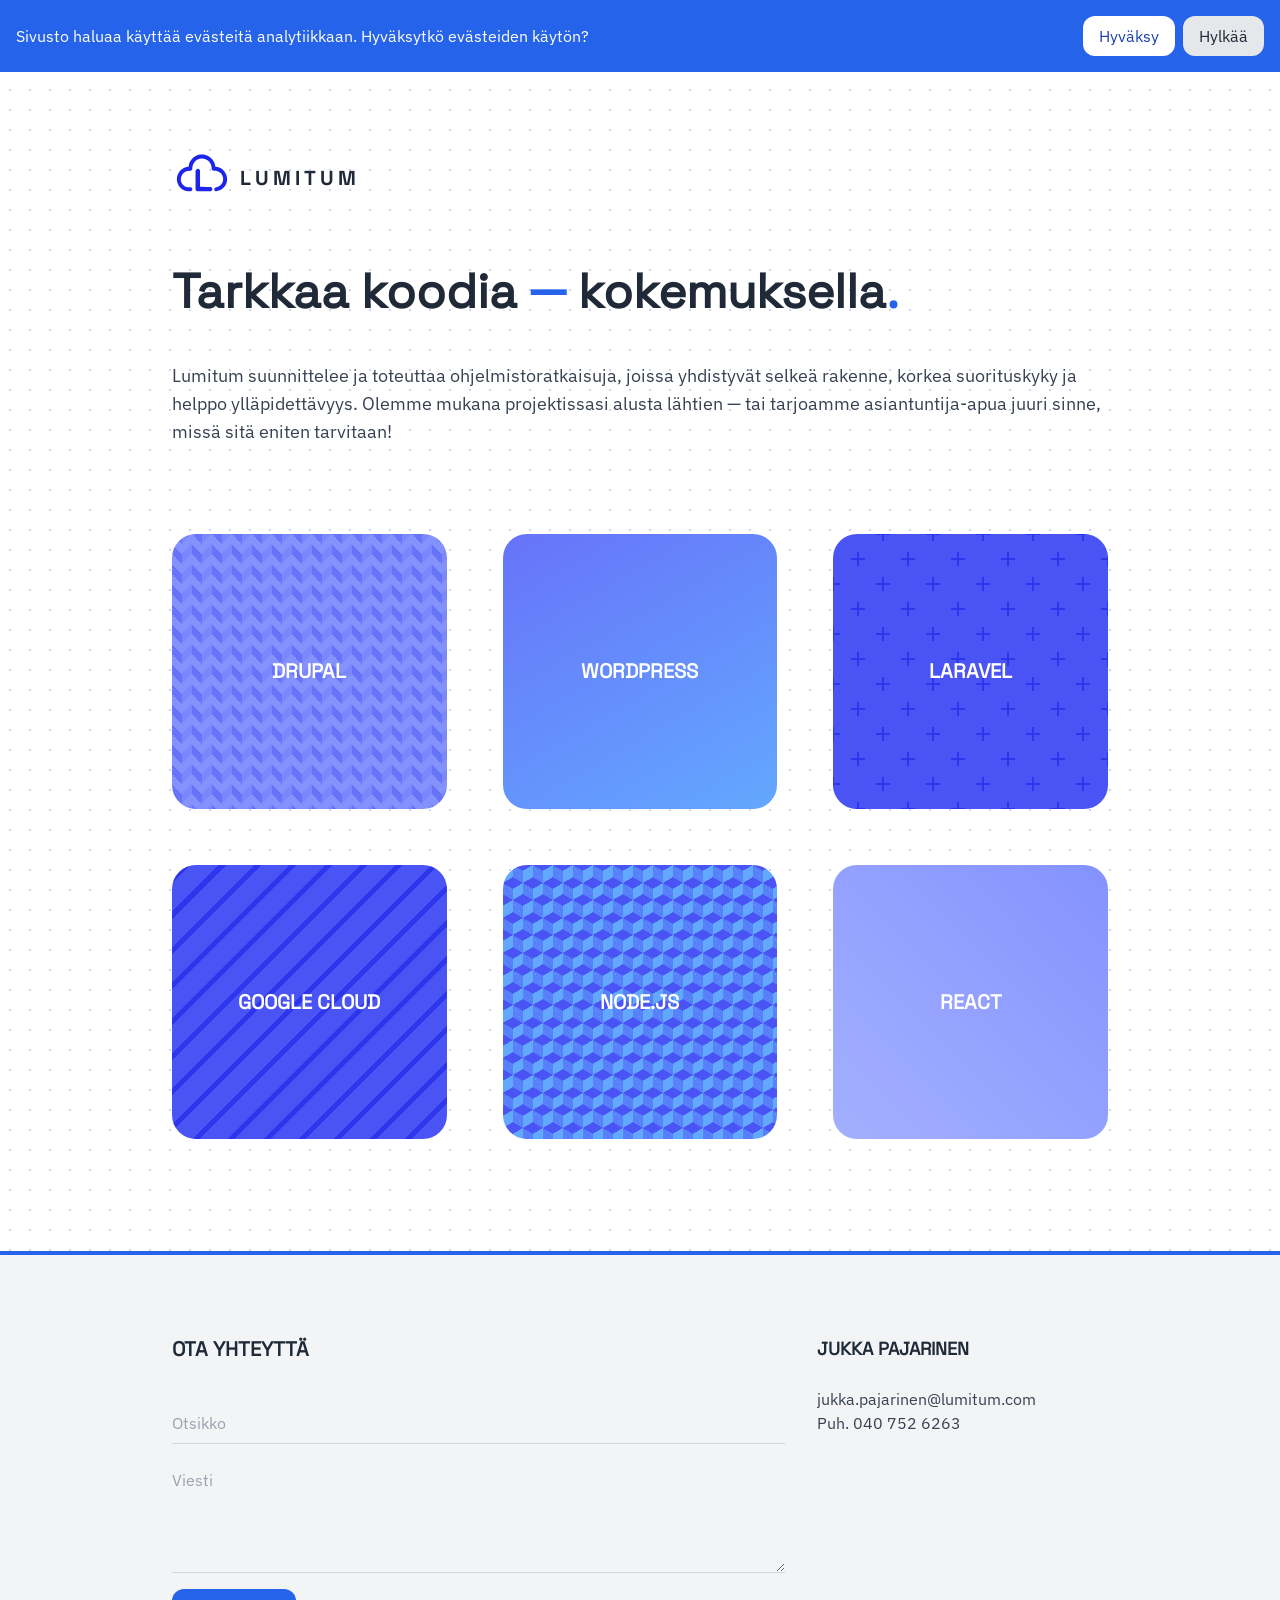
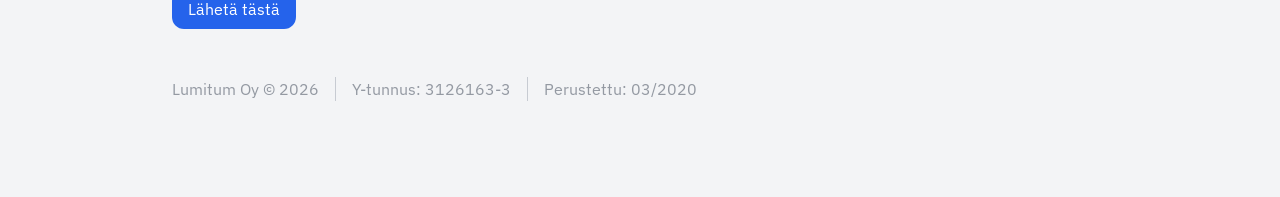
==== index.html @ dd0a0d0e "logo and typography updates" ====
<!DOCTYPE html>
<html lang="fi" data-theme="light">
  <head>
    <meta charset="utf-8" />
    <meta name="description" content="Lumitum Oy" />
    <meta name="keywords" content="Lumitum" />
    <meta name="viewport" content="width=device-width, initial-scale=1.0" />
    <meta name="author" content="Lumitum Oy" />
    <title>Lumitum Oy</title>
    <link rel="shortcut icon" href="./images/favicon.ico" type="image/x-icon" />
    <link
      rel="stylesheet"
      href="./lib/fontawesome-all.min.css"
      type="text/css"
    />
    <link rel="stylesheet" href="./lib/tailwind.min.css" type="text/css" />
    <link rel="stylesheet" href="./src/main.css?v=5" type="text/css" />
    <script src="./lib/jquery-3.7.1.min.js" type="text/javascript"></script>
    <script defer src="./src/main.js?v=3" type="text/javascript"></script>
  </head>
  <body class="bg-gray-100">
    <div id="main-bg">
      <div id="cookie-banner" class="bg-blue-600 text-white p-4 flex flex-col items-start md:flex-row md:items-center justify-between space-y-2 md:space-y-0 z-50">
        <p class="text-sm md:text-base">Sivusto haluaa käyttää evästeitä analytiikkaan. Hyväksytkö evästeiden käytön?</p>
        <div class="flex space-x-2">
          <button id="cookie-accept" class="bg-white text-blue-800 px-4 py-2 rounded-xl hover:bg-gray-200">Hyväksy</button>
          <button id="cookie-decline" class="bg-gray-200 text-gray-800 px-4 py-2 rounded-xl hover:bg-gray-300">Hylkää</button>
        </div>
      </div>
      <main id="page-content" class="container mx-auto p-4 pb-20">
        <section id="hero" class="w-full p-4 mb-4 mt-10">
          <a
            href="index.html"
            id="lumitum-logo"
            class="flex items-center space-x-2 mb-14"
          >
            <img id="image" src="images/lumitum-logo.svg" style="height: 60px;"/>
            <span id="text" class="font-bold text-gray-800 hover:text-blue-600"
              >Lumitum</span
            >
          </a>
          <h1
            class="text-4xl lg:text-5xl lg:leading-tight font-bold text-gray-800 mb-10"
            id="typing-effect-title"
          >
            Tarkkaa koodia <span class="text-blue-600">—</span> kokemuksella<span class="text-blue-600">.</span>
          </h1>
          <p class="text-lg text-gray-700 mb-10">
            Lumitum suunnittelee ja toteuttaa ohjelmistoratkaisuja, joissa yhdistyvät selkeä rakenne, korkea suorituskyky ja helppo ylläpidettävyys. 
            Olemme mukana projektissasi alusta lähtien — tai tarjoamme asiantuntija-apua juuri sinne, missä sitä eniten tarvitaan!
          </p>
        </section>
        <section
          id="tiles"
          class="w-full p-4 mb-4 grid grid-cols-1 sm:grid-cols-2 lg:grid-cols-3 gap-14"
        >
          <article class="tile one text-white rounded-3xl p-10">
            <h2 class="text-xl font-bold uppercase">Drupal</h2>
            <p class="mt-2">
              Teemojen ja moduulien kehitys sekä asennukset ja ylläpito.
            </p>
          </article>
          <article class="tile two text-white rounded-3xl p-10">
            <h2 class="text-xl font-bold uppercase">WordPress</h2>
            <p class="mt-2">
              Teemojen ja pluginien kehitys sekä asennukset ja ylläpito.
            </p>
          </article>
          <article class="tile three text-white rounded-3xl p-10">
            <h2 class="text-xl font-bold uppercase">Laravel</h2>
            <p class="mt-2">Kehitystyöt vankalla kokemuksella!</p>
          </article>
          <article class="tile four text-white rounded-3xl p-10">
            <h2 class="text-xl font-bold uppercase">Google Cloud</h2>
            <p class="mt-2">Ympäristöjen määrittely ja toteutus!</p>
          </article>
          <article class="tile five text-white rounded-3xl p-10">
            <h2 class="text-xl font-bold uppercase">Node.JS</h2>
            <p class="mt-2">Kehitystyöt vankalla kokemuksella!</p>
          </article>
          <article class="tile six text-white rounded-3xl p-10">
            <h2 class="text-xl font-bold uppercase">React</h2>
            <p class="mt-2">Kehitystyöt vankalla kokemuksella!</p>
          </article>
        </section>
      </main>
    </div>
    <footer
      id="page-footer"
      class="w-full bg-gray-100 py-12 border-t-4 border-blue-600 text-gray-700"
    >
      <div class="container mx-auto p-4 flex flex-wrap">
        <section id="contact" class="w-full lg:w-2/3 p-4 mb-4">
          <h2 class="font-bold text-xl text-gray-800 uppercase mb-10">
            Ota yhteyttä
          </h2>
          <form action="#" id="contact-form" class="space-y-4">
            <div>
              <input
                type="text"
                name="title"
                id="title"
                placeholder="Otsikko"
                class="block w-full px-0 py-2 text-md border-b border-gray-300 bg-transparent rounded-none focus:outline-none focus:border-blue-500"
              />
            </div>
            <div>
              <textarea
                name="message"
                id="message"
                placeholder="Viesti"
                class="block w-full px-0 py-2 text-md border-b border-gray-300 bg-transparent rounded-none focus:outline-none focus:border-blue-500"
                rows="4"
              ></textarea>
            </div>
            <div class="flex items-center">
              <input
                type="submit"
                value="Lähetä tästä"
                class="cursor-pointer bg-blue-600 hover:bg-gray-600 text-white px-4 py-2 rounded-xl focus:outline-none focus:ring-2 focus:ring-blue-500"
              />
            </div>
          </form>
        </section>
        <section id="staff" class="w-full lg:w-1/3 p-4 mb-4">
          <div class="mb-12">
            <h4 class="font-bold text-lg text-gray-800 uppercase mb-6">
              Jukka Pajarinen
            </h4>
            <p class="mb-4">
              <span id="mailtoAddress2"></span> <br />
              <span id="phoneNumber2"></span>
            </p>
            <ul class="flex items-center space-x-4">
              <li>
                <a
                  href="https://fi.linkedin.com/in/jukkapajarinen"
                  target="_blank"
                  class="hover:text-blue-600"
                  ><i class="fab fa-linkedin text-xl"></i
                ></a>
              </li>
              <li>
                <a
                  href="https://github.com/jukkapajarinen"
                  target="_blank"
                  class="hover:text-blue-600"
                  ><i class="fab fa-github text-xl"></i
                ></a>
              </li>
              <li>
                <a
                  href="https://www.jukkapajarinen.com/"
                  target="_blank"
                  class="hover:text-blue-600"
                  ><i class="fas fa-globe-europe text-xl"></i
                ></a>
              </li>
            </ul>
          </div>
        </section>
        <section id="copyright" class="w-full p-4 mb-4 opacity-50">
          <ul
            class="text-gray-700 xl:flex xl:flex-row xl:items-center xl:space-x-4"
          >
            <li class="xl:pr-4 xl:border-r xl:border-gray-400">
              Lumitum Oy © <span id="footer-year">2024</span>
            </li>
            <li class="xl:pr-4 xl:border-r xl:border-gray-400">Y-tunnus: 3126163-3</li>
            <li>Perustettu: 03/2020</li>
          </ul>
        </section>
      </div>
    </footer>
  </body>
</html>
---- src/main.css ----
/**************************************************/
/* Fonts */
/**************************************************/
@font-face {
  font-family: "Font Awesome 5 Brands";
  font-weight: 400;
  src: url("../webfonts/fa-brands-400.ttf") format("truetype");
}
@font-face {
  font-family: "Font Awesome 5 Free";
  font-weight: 900;
  src: url("../webfonts/fa-solid-900.ttf") format("truetype");
}
@font-face {
  font-family: "IBMPlexSans";
  src: url("../webfonts/IBMPlexSans-Regular.ttf") format("truetype");
}
@font-face {
  font-family: "SpaceGrotesk-Bold";
  src: url("../webfonts/SpaceGrotesk-Bold.ttf") format("truetype");
}
@font-face {
  font-family: "SpaceGrotesk-Regular";
  src: url("../webfonts/SpaceGrotesk-Regular.ttf") format("truetype");
}

/**************************************************/
/* TailwindCSS containers */
/**************************************************/
.container { max-width: 100%; }
@media (min-width: 600px) { .container { max-width: 600px; } }
@media (min-width: 700px) { .container { max-width: 700px; } }
@media (min-width: 800px) { .container { max-width: 800px; } }
@media (min-width: 900px) { .container { max-width: 900px; } }
@media (min-width: 1000px) { .container { max-width: 1000px; } }

/**************************************************/
/* Other customization */
/**************************************************/
#main-bg {
  background: #ffffff;
  background-image: radial-gradient(#585cd047 1px, #ffffff 1px);
  background-size: 20px 20px;
}

* {
  font-family: IBMPlexSans, sans;
}

h1,h2,h3,h4,h5,h6 {
  font-family: SpaceGrotesk-Regular, serif;
}

#lumitum-logo #text {
  font-family: SpaceGrotesk-Bold, serif;
  font-size: 1.265rem;
  letter-spacing: 0.25rem;
  line-height: 1.438rem;
  position: relative;
  text-transform: uppercase;
  top: 0.25rem;
}

.tile {
  aspect-ratio: 1 / 1;
  display: flex;
  align-items: center;
  justify-content: center;
  flex-direction: column;
  text-align: center;
  transition: transform 0.5s ease;
}
.tile-hover, .tile:hover {
  background: linear-gradient(135deg, #6b7280, #4a4e54) !important;
  transform: scale(1.1);
}
.tile p {
  display: none;
}
.tile-hover p, .tile:hover p {
  display: block;
}

.tile.one {
  background: linear-gradient(135deg, #6773f955 25%, transparent 25%) -10px 0 / 20px
      20px,
    linear-gradient(225deg, #6773f9 25%, transparent 25%) -10px 0 / 20px 20px,
    linear-gradient(315deg, #6773f955 25%, transparent 25%) 0px 0 / 20px 20px,
    linear-gradient(45deg, #6773f9 25%, #8492fe 25%) 0px 0 / 20px 20px;
}

.tile.two {
  background: linear-gradient(150deg, #6773f9, #63a8ff);
}

.tile.three {
  background: radial-gradient(
      circle,
      transparent 20%,
      #4a54f4 20%,
      #4a54f4 80%,
      transparent 80%,
      transparent
    ),
    radial-gradient(
        circle,
        transparent 20%,
        #4a54f4 20%,
        #4a54f4 80%,
        transparent 80%,
        transparent
      )
      25px 25px,
    linear-gradient(#2d35ed 2px, transparent 2px) 0 -1px,
    linear-gradient(90deg, #2d35ed 2px, #4a54f4 2px) -1px 0;
  background-size: 50px 50px, 50px 50px, 25px 25px, 25px 25px;
}

.tile.four {
  background: repeating-linear-gradient(
    -45deg,
    #2d35ed,
    #2d35ed 5px,
    #4a54f4 5px,
    #4a54f4 25px
  );
}

.tile.five {
  background-color: #63a8ff;
  background-image: linear-gradient(
      30deg,
      #4a54f4 12%,
      transparent 12.5%,
      transparent 87%,
      #4a54f4 87.5%,
      #4a54f4
    ),
    linear-gradient(
      150deg,
      #4a54f4 12%,
      transparent 12.5%,
      transparent 87%,
      #4a54f4 87.5%,
      #4a54f4
    ),
    linear-gradient(
      30deg,
      #4a54f4 12%,
      transparent 12.5%,
      transparent 87%,
      #4a54f4 87.5%,
      #4a54f4
    ),
    linear-gradient(
      150deg,
      #4a54f4 12%,
      transparent 12.5%,
      transparent 87%,
      #4a54f4 87.5%,
      #4a54f4
    ),
    linear-gradient(
      60deg,
      #4a54f477 25%,
      transparent 25.5%,
      transparent 75%,
      #4a54f477 75%,
      #4a54f477
    ),
    linear-gradient(
      60deg,
      #4a54f477 25%,
      transparent 25.5%,
      transparent 75%,
      #4a54f477 75%,
      #4a54f477
    );
  background-size: 20px 35px;
  background-position: 0 0, 0 0, 10px 18px, 10px 18px, 0 0, 10px 18px;
}

.tile.six {
  background: linear-gradient(45deg, #a3b0ff 0%, #8492fe 100%);
}
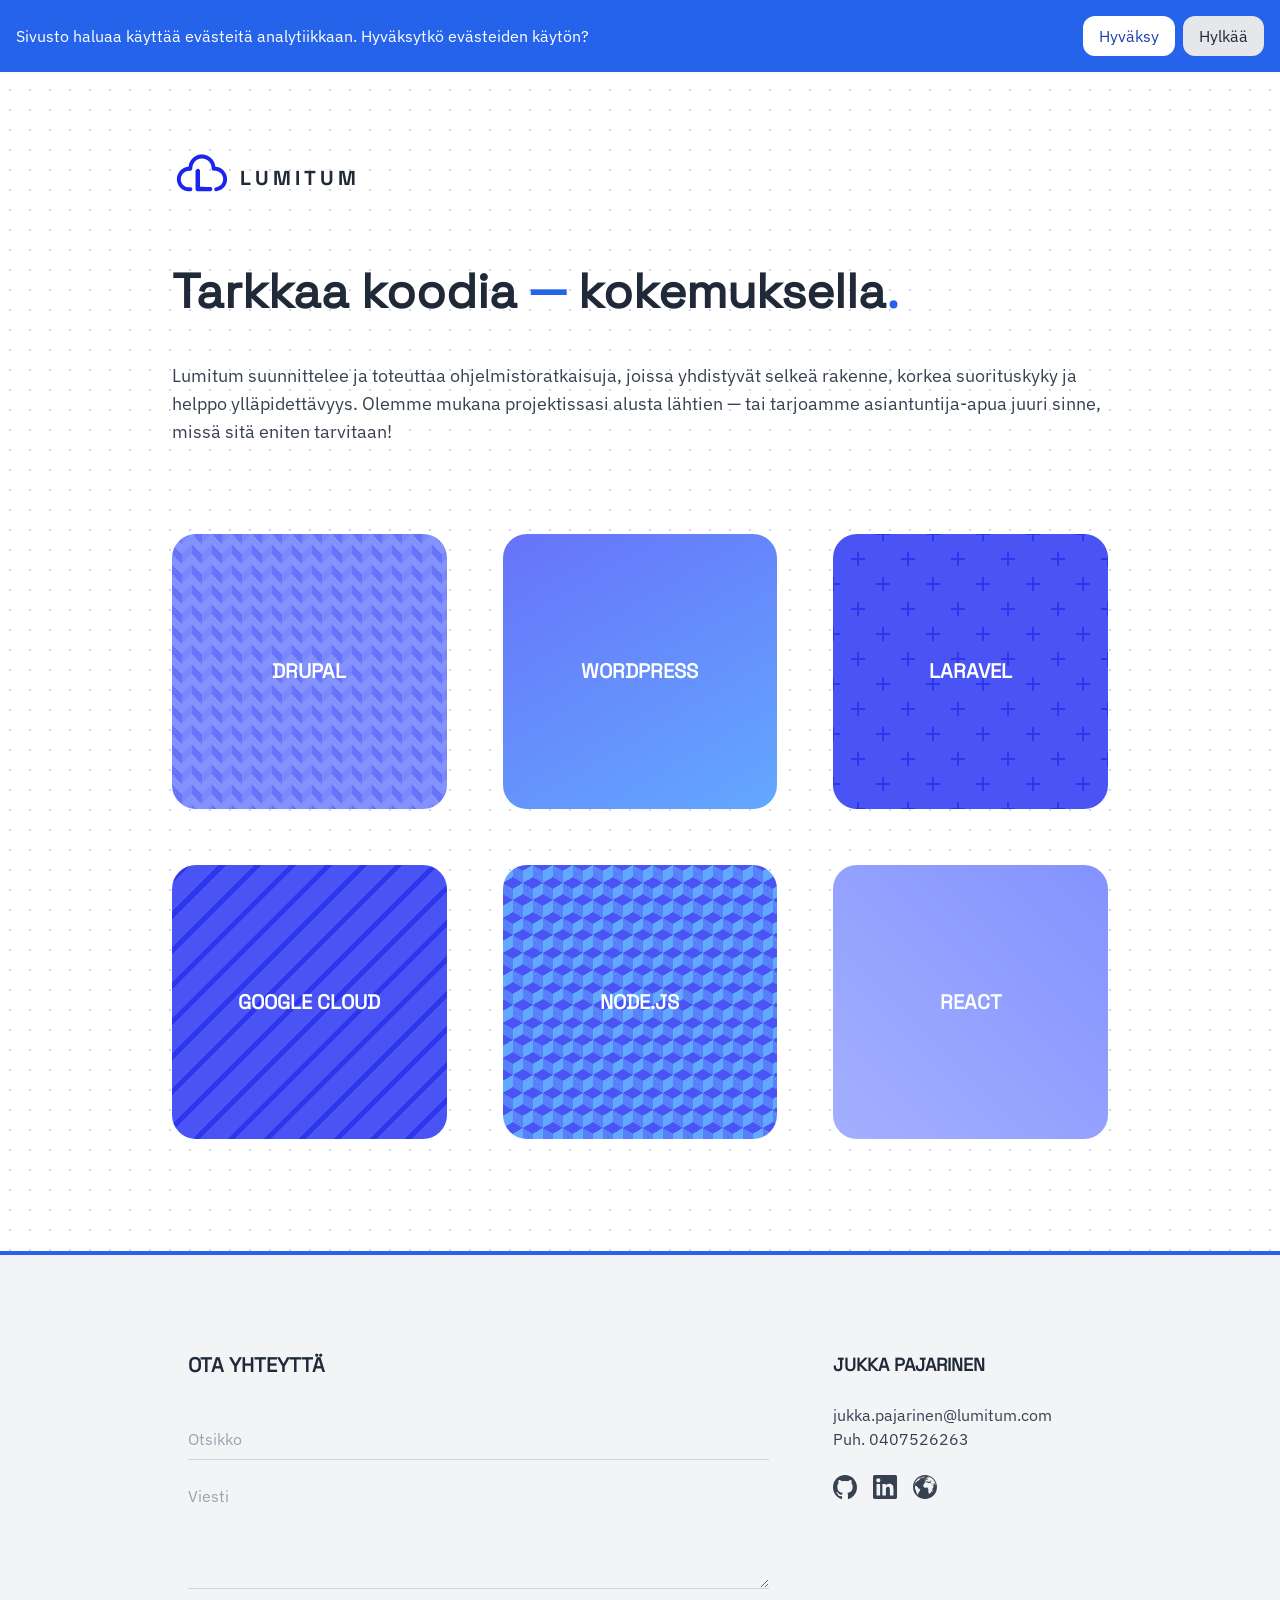
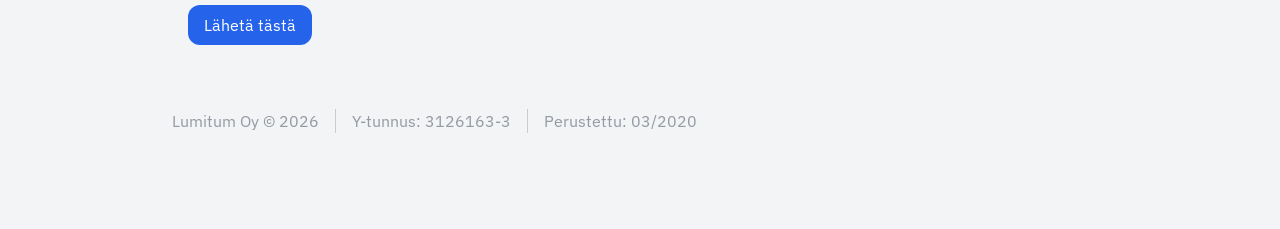
==== commit 0662aa7c: "code improvements" ====
--- a/index.html
+++ b/index.html
@@ -8,11 +8,6 @@
     <meta name="author" content="Lumitum Oy" />
     <title>Lumitum Oy</title>
     <link rel="shortcut icon" href="./images/favicon.ico" type="image/x-icon" />
-    <link
-      rel="stylesheet"
-      href="./lib/fontawesome-all.min.css"
-      type="text/css"
-    />
     <link rel="stylesheet" href="./lib/tailwind.min.css" type="text/css" />
     <link rel="stylesheet" href="./src/main.css?v=5" type="text/css" />
     <script src="./lib/jquery-3.7.1.min.js" type="text/javascript"></script>
@@ -90,7 +85,7 @@
       class="w-full bg-gray-100 py-12 border-t-4 border-blue-600 text-gray-700"
     >
       <div class="container mx-auto p-4 flex flex-wrap">
-        <section id="contact" class="w-full lg:w-2/3 p-4 mb-4">
+        <section id="contact" class="w-full lg:w-2/3 p-8 mb-4">
           <h2 class="font-bold text-xl text-gray-800 uppercase mb-10">
             Ota yhteyttä
           </h2>
@@ -122,39 +117,42 @@
             </div>
           </form>
         </section>
-        <section id="staff" class="w-full lg:w-1/3 p-4 mb-4">
+        <section id="staff" class="w-full lg:w-1/3 p-8 mb-4">
           <div class="mb-12">
             <h4 class="font-bold text-lg text-gray-800 uppercase mb-6">
               Jukka Pajarinen
             </h4>
-            <p class="mb-4">
-              <span id="mailtoAddress2"></span> <br />
-              <span id="phoneNumber2"></span>
+            <p class="mb-6">
+              <span id="mailtoAddress"></span> <br />
+              <span id="phoneNumber"></span>
             </p>
             <ul class="flex items-center space-x-4">
               <li>
-                <a
-                  href="https://fi.linkedin.com/in/jukkapajarinen"
-                  target="_blank"
-                  class="hover:text-blue-600"
-                  ><i class="fab fa-linkedin text-xl"></i
-                ></a>
+                <a href="https://fi.linkedin.com/in/jukkapajarinen" target="_blank" class="hover:text-blue-600">
+                  <svg xmlns="http://www.w3.org/2000/svg" xmlns:xlink="http://www.w3.org/1999/xlink" width="24px" height="24px" viewBox="0 0 24 24" version="1.1">
+                    <g id="surface1">
+                      <path style=" stroke:none;fill-rule:evenodd;fill:currentColor;fill-opacity:1;" d="M 12 0 C 18.628906 0 24 5.507812 24 12.304688 C 24 17.738281 20.566406 22.347656 15.800781 23.976562 C 15.191406 24.097656 14.976562 23.714844 14.976562 23.386719 C 14.976562 22.980469 14.992188 21.65625 14.992188 20.011719 C 14.992188 18.863281 14.605469 18.113281 14.175781 17.730469 C 16.847656 17.425781 19.65625 16.386719 19.65625 11.660156 C 19.65625 10.316406 19.191406 9.222656 18.421875 8.359375 C 18.542969 8.046875 18.957031 6.796875 18.300781 5.101562 C 18.300781 5.101562 17.296875 4.773438 15.007812 6.363281 C 14.027344 6.089844 13.015625 5.953125 12 5.949219 C 10.984375 5.953125 9.972656 6.089844 8.996094 6.363281 C 6.703125 4.773438 5.695312 5.101562 5.695312 5.101562 C 5.042969 6.796875 5.457031 8.046875 5.578125 8.359375 C 4.8125 9.222656 4.34375 10.316406 4.34375 11.660156 C 4.34375 16.375 7.144531 17.429688 9.808594 17.742188 C 9.46875 18.050781 9.15625 18.589844 9.046875 19.386719 C 8.363281 19.703125 6.625 20.246094 5.554688 18.363281 C 5.554688 18.363281 4.921875 17.183594 3.714844 17.097656 C 3.714844 17.097656 2.546875 17.082031 3.636719 17.84375 C 3.636719 17.84375 4.421875 18.222656 4.96875 19.644531 C 4.96875 19.644531 5.671875 21.839844 9.007812 21.097656 C 9.015625 22.125 9.027344 23.09375 9.027344 23.386719 C 9.027344 23.710938 8.804688 24.09375 8.207031 23.976562 C 3.4375 22.351562 0 17.738281 0 12.304688 C 0 5.507812 5.375 0 12 0 "/>
+                    </g>
+                  </svg>
+                </a>
               </li>
               <li>
-                <a
-                  href="https://github.com/jukkapajarinen"
-                  target="_blank"
-                  class="hover:text-blue-600"
-                  ><i class="fab fa-github text-xl"></i
-                ></a>
+                <a href="https://github.com/jukkapajarinen" target="_blank" class="hover:text-blue-600">
+                  <svg xmlns="http://www.w3.org/2000/svg" xmlns:xlink="http://www.w3.org/1999/xlink" width="24px" height="24px" viewBox="0 0 24 24" version="1.1">
+                    <g id="surface1">
+                      <path style=" stroke:none;fill-rule:nonzero;fill:currentColor;fill-opacity:1;" d="M 20.445312 20.453125 L 16.894531 20.453125 L 16.894531 14.882812 C 16.894531 13.554688 16.867188 11.847656 15.039062 11.847656 C 13.1875 11.847656 12.90625 13.289062 12.90625 14.785156 L 12.90625 20.453125 L 9.351562 20.453125 L 9.351562 9 L 12.765625 9 L 12.765625 10.5625 L 12.8125 10.5625 C 13.289062 9.660156 14.449219 8.710938 16.179688 8.710938 C 19.78125 8.710938 20.449219 11.082031 20.449219 14.164062 L 20.449219 20.453125 Z M 5.335938 7.433594 C 4.789062 7.433594 4.261719 7.214844 3.875 6.828125 C 3.488281 6.441406 3.273438 5.914062 3.273438 5.367188 C 3.273438 4.226562 4.199219 3.304688 5.339844 3.304688 C 6.480469 3.304688 7.402344 4.230469 7.402344 5.371094 C 7.402344 6.511719 6.476562 7.433594 5.335938 7.433594 M 7.117188 20.453125 L 3.554688 20.453125 L 3.554688 9 L 7.117188 9 Z M 22.226562 0 L 1.769531 0 C 0.792969 0 0 0.773438 0 1.730469 L 0 22.269531 C 0 23.226562 0.792969 24 1.769531 24 L 22.222656 24 C 23.199219 24 24 23.226562 24 22.269531 L 24 1.730469 C 24 0.773438 23.199219 0 22.222656 0 Z M 22.226562 0 "/>
+                    </g>
+                  </svg>
+                </a>
               </li>
               <li>
-                <a
-                  href="https://www.jukkapajarinen.com/"
-                  target="_blank"
-                  class="hover:text-blue-600"
-                  ><i class="fas fa-globe-europe text-xl"></i
-                ></a>
+                <a href="https://www.jukkapajarinen.com/" target="_blank" class="hover:text-blue-600">
+                  <svg xmlns="http://www.w3.org/2000/svg" xmlns:xlink="http://www.w3.org/1999/xlink" width="24px" height="24px" viewBox="0 0 24 24" version="1.1">
+                    <g id="surface1">
+                      <path style=" stroke:none;fill-rule:nonzero;fill:currentColor;fill-opacity:1;" d="M 4.398438 5.371094 C 4.175781 5.421875 4.316406 5.414062 4.132812 5.4375 C 3.351562 5.605469 3.933594 5.757812 4.398438 5.371094 M 18.164062 5.6875 C 18.21875 5.648438 18.417969 5.457031 17.804688 5.269531 C 17.839844 5.460938 17.675781 5.441406 17.675781 5.550781 C 18.132812 5.960938 18.320312 6.679688 18.898438 6.828125 C 19.011719 6.3125 18.382812 6.0625 18.164062 5.6875 M 3.980469 5.222656 C 4.050781 5.640625 4.363281 4.78125 4.367188 4.476562 C 4.246094 4.546875 4.125 4.617188 4 4.671875 C 4.292969 4.824219 4.035156 4.984375 3.71875 5.222656 C 3.070312 6.027344 4.320312 4.59375 3.980469 5.222656 M 12 0 C 5.371094 0 0 5.371094 0 12 C 0 18.625 5.371094 24 12 24 C 18.628906 24 24 18.625 24 12 C 24 5.371094 18.628906 0 12 0 M 12.320312 4.023438 L 12.375 4.039062 C 12.148438 4.332031 13.546875 5.179688 12.542969 5.25 C 11.605469 5.515625 12.9375 5.007812 12.210938 5.09375 C 12.59375 4.5625 11.90625 4.550781 12.320312 4.023438 M 6.628906 4.789062 C 6.289062 4.507812 5.230469 5.175781 5.601562 5.015625 C 6.519531 4.65625 5.664062 5.054688 5.878906 5.484375 C 5.679688 5.890625 5.8125 5.082031 5.324219 5.5625 C 4.972656 5.644531 4.109375 6.441406 4.21875 6.195312 C 4.191406 6.578125 3.191406 7.027344 3.054688 7.660156 C 2.726562 8.535156 2.976562 7.625 2.914062 7.285156 C 2.445312 6.6875 1.59375 8.292969 1.847656 8.925781 C 2.273438 8.175781 2.242188 8.84375 1.929688 9.179688 C 2.246094 9.753906 1.644531 10.503906 2.242188 10.929688 C 2.503906 10.992188 3.027344 10.050781 2.796875 11.03125 C 2.957031 10.179688 3.238281 11.230469 3.695312 10.996094 C 3.722656 11.441406 4 11.234375 4.058594 11.773438 C 4.820312 11.71875 5.511719 13.003906 4.609375 13.246094 C 4.742188 13.210938 5.011719 13.449219 5.320312 13.265625 C 5.84375 13.683594 7.226562 13.734375 7.265625 14.765625 C 6.3125 15.21875 7.03125 16.46875 6.207031 16.914062 C 5.257812 16.773438 5.882812 18.078125 5.484375 17.929688 C 5.644531 18.871094 4.527344 17.808594 4.960938 18.328125 C 5.75 18.816406 4.613281 18.71875 4.96875 19.074219 C 4.570312 18.988281 5.21875 19.8125 5.324219 20.117188 C 5.898438 21.046875 4.832031 19.914062 4.519531 19.601562 C 4.21875 19.003906 3.511719 17.855469 3.3125 16.914062 C 3.203125 15.542969 2.140625 14.625 1.898438 13.289062 C 1.65625 12.542969 2.570312 11.347656 2.078125 10.929688 C 1.648438 10.597656 1.824219 9.460938 1.570312 8.859375 C 2.203125 6.117188 4.214844 3.804688 6.628906 2.4375 C 6.378906 2.621094 8.046875 1.964844 7.855469 2.125 C 7.804688 2.242188 8.832031 1.679688 9.449219 1.59375 C 9.382812 1.601562 7.84375 2.15625 8.269531 2.082031 C 7.609375 2.40625 8.203125 2.222656 8.53125 2.058594 C 7.875 2.539062 7.367188 2.40625 6.625 2.832031 C 5.875 3.027344 6.027344 3.804688 5.492188 4.195312 C 5.808594 4.25 6.59375 3.382812 7.054688 3.078125 C 8.109375 2.570312 6.519531 4.007812 7.523438 3.390625 C 7.1875 3.703125 7.257812 4.203125 7.050781 4.34375 C 6.945312 4.316406 7.457031 4.589844 6.628906 4.789062 M 8.269531 2.632812 C 8.160156 2.78125 8.011719 3.09375 7.921875 2.902344 C 7.800781 2.960938 7.753906 3.226562 7.523438 3.015625 C 7.660156 2.914062 7.800781 2.679688 7.53125 2.828125 C 7.65625 2.695312 8.742188 2.324219 8.679688 2.183594 C 8.875 2.0625 8.855469 2 8.632812 2.078125 C 8.523438 2.039062 8.902344 1.71875 9.40625 1.679688 C 9.476562 1.679688 9.507812 1.726562 9.378906 1.710938 C 8.617188 1.945312 8.945312 1.878906 9.460938 1.710938 C 9.261719 1.824219 9.125 1.855469 9.09375 1.90625 C 9.609375 1.71875 9.066406 2.042969 9.183594 2.019531 C 9.039062 2.09375 9.207031 2.117188 8.925781 2.226562 C 8.976562 2.183594 8.464844 2.53125 8.769531 2.429688 C 8.476562 2.710938 8.34375 2.714844 8.269531 2.632812 M 8.71875 3.304688 C 8.726562 2.855469 9.375 2.570312 9.296875 2.546875 C 10.09375 2.171875 9.019531 2.558594 9.648438 2.222656 C 9.882812 2.199219 10.378906 1.449219 11.066406 1.402344 C 11.828125 1.171875 11.476562 1.414062 12.039062 1.199219 L 11.925781 1.292969 C 11.828125 1.308594 11.949219 1.480469 11.59375 1.742188 C 11.554688 2.152344 10.914062 1.964844 11.230469 2.398438 C 11.023438 2.105469 10.714844 2.390625 11.105469 2.417969 C 10.6875 2.738281 9.71875 2.792969 9.253906 3.324219 C 8.953125 3.753906 8.675781 3.617188 8.71875 3.304688 M 12.050781 4.804688 C 11.734375 5.574219 11.421875 4.691406 11.984375 4.550781 C 12.125 4.625 12.183594 4.648438 12.050781 4.804688 M 10.851562 3.265625 C 10.757812 2.921875 10.832031 3.101562 11.390625 2.9375 C 11.773438 3.214844 11.046875 3.398438 10.851562 3.265625 M 19.578125 17.023438 C 19.140625 16.265625 20.113281 15.5625 20.441406 14.925781 C 20.398438 15.671875 20.304688 16.40625 19.578125 17.023438 M 21.238281 8.347656 C 20.761719 8.386719 20.328125 8.5 19.898438 8.226562 C 18.90625 7.140625 20.082031 9.453125 20.410156 8.507812 C 21.589844 8.957031 20.390625 10.898438 19.644531 10.695312 C 19.226562 9.796875 18.710938 8.808594 17.804688 8.367188 C 18.5 9.140625 18.847656 10.09375 19.597656 10.789062 C 19.648438 11.765625 20.640625 10.433594 20.578125 11.1875 C 20.671875 12.488281 19.109375 13.265625 19.382812 14.570312 C 19.964844 15.753906 18.261719 15.96875 18.453125 17.035156 C 17.769531 17.796875 17.039062 18.828125 15.8125 18.664062 C 15.8125 18.019531 15.484375 17.46875 15.40625 16.804688 C 14.742188 15.960938 16.109375 15.054688 15.261719 14.175781 C 14.28125 13.953125 15.464844 12.605469 14.457031 12.730469 C 13.851562 12.125 12.964844 12.710938 12.097656 12.71875 C 11.011719 12.820312 9.890625 11.382812 10.375 10.363281 C 9.988281 9.304688 11.59375 8.996094 11.632812 8.0625 C 12.402344 7.421875 13.496094 7.5 14.535156 7.351562 C 14.460938 8.09375 15.25 8.101562 15.84375 8.347656 C 16.175781 7.542969 17.210938 8.480469 17.921875 7.96875 C 18.164062 6.777344 17.230469 7.496094 16.695312 7.117188 C 16.050781 6.167969 18.078125 6.628906 17.867188 6.132812 C 17.082031 6.125 17.527344 5.160156 16.96875 5.699219 C 17.46875 5.789062 16.878906 6.183594 16.894531 5.734375 C 16.132812 5.511719 16.867188 6.59375 16.480469 6.699219 C 15.894531 6.453125 16.171875 6.976562 16.234375 7.054688 C 15.980469 7.601562 15.671875 6.25 14.953125 6.285156 C 14.242188 5.632812 14.671875 6.582031 15.289062 6.734375 C 15.160156 6.773438 15.367188 7.3125 15.203125 7.082031 C 14.691406 6.378906 13.71875 5.910156 13.144531 6.773438 C 13.082031 7.578125 11.441406 7.808594 11.703125 6.867188 C 11.320312 5.890625 12.894531 6.839844 12.75 6.0625 C 11.738281 5.390625 13.027344 5.605469 13.367188 4.976562 C 14.148438 5 13.402344 4.339844 13.765625 4.148438 C 13.730469 4.867188 14.363281 4.730469 14.863281 4.59375 C 14.742188 4.179688 15.164062 4.195312 14.90625 3.851562 C 16.070312 3.390625 14.019531 4.070312 14.433594 3.050781 C 13.929688 2.703125 14.222656 3.816406 14.433594 3.933594 C 14.445312 4.273438 14.15625 4.695312 13.757812 3.980469 C 13.175781 4.359375 13.238281 3.59375 13.199219 3.675781 C 13.132812 3.378906 13.640625 3.367188 13.644531 2.851562 C 13.601562 2.523438 13.613281 2.347656 13.847656 2.328125 C 13.867188 2.375 14.808594 2.390625 15.140625 2.78125 C 14.230469 2.597656 15.003906 2.929688 15.414062 3.117188 C 14.976562 2.773438 15.585938 3.117188 15.230469 2.726562 C 15.371094 2.757812 14.839844 2.195312 15.382812 2.6875 C 15.089844 2.335938 15.960938 2.4375 15.445312 2.175781 C 16.199219 2.386719 15.753906 2.195312 15.308594 2 C 14.082031 1.269531 17.480469 2.992188 16.09375 2.226562 C 16.976562 2.417969 14.199219 1.542969 15.464844 1.925781 C 14.980469 1.714844 15.449219 1.832031 15.886719 1.96875 C 15.101562 1.726562 13.929688 1.269531 13.976562 1.25 C 14.25 1.269531 14.515625 1.332031 14.773438 1.40625 C 15.578125 1.644531 14.546875 1.351562 14.765625 1.355469 C 17.523438 2.0625 19.9375 3.910156 21.402344 6.324219 C 21.746094 6.683594 22.679688 9.070312 22.191406 8.011719 C 22.410156 8.855469 22.445312 9.765625 22.5625 10.625 C 22.316406 10.355469 22.046875 9.351562 21.8125 8.792969 C 21.710938 9.007812 21.601562 8.488281 21.238281 8.347656 "/>
+                    </g>
+                  </svg>
+                </a>
               </li>
             </ul>
           </div>
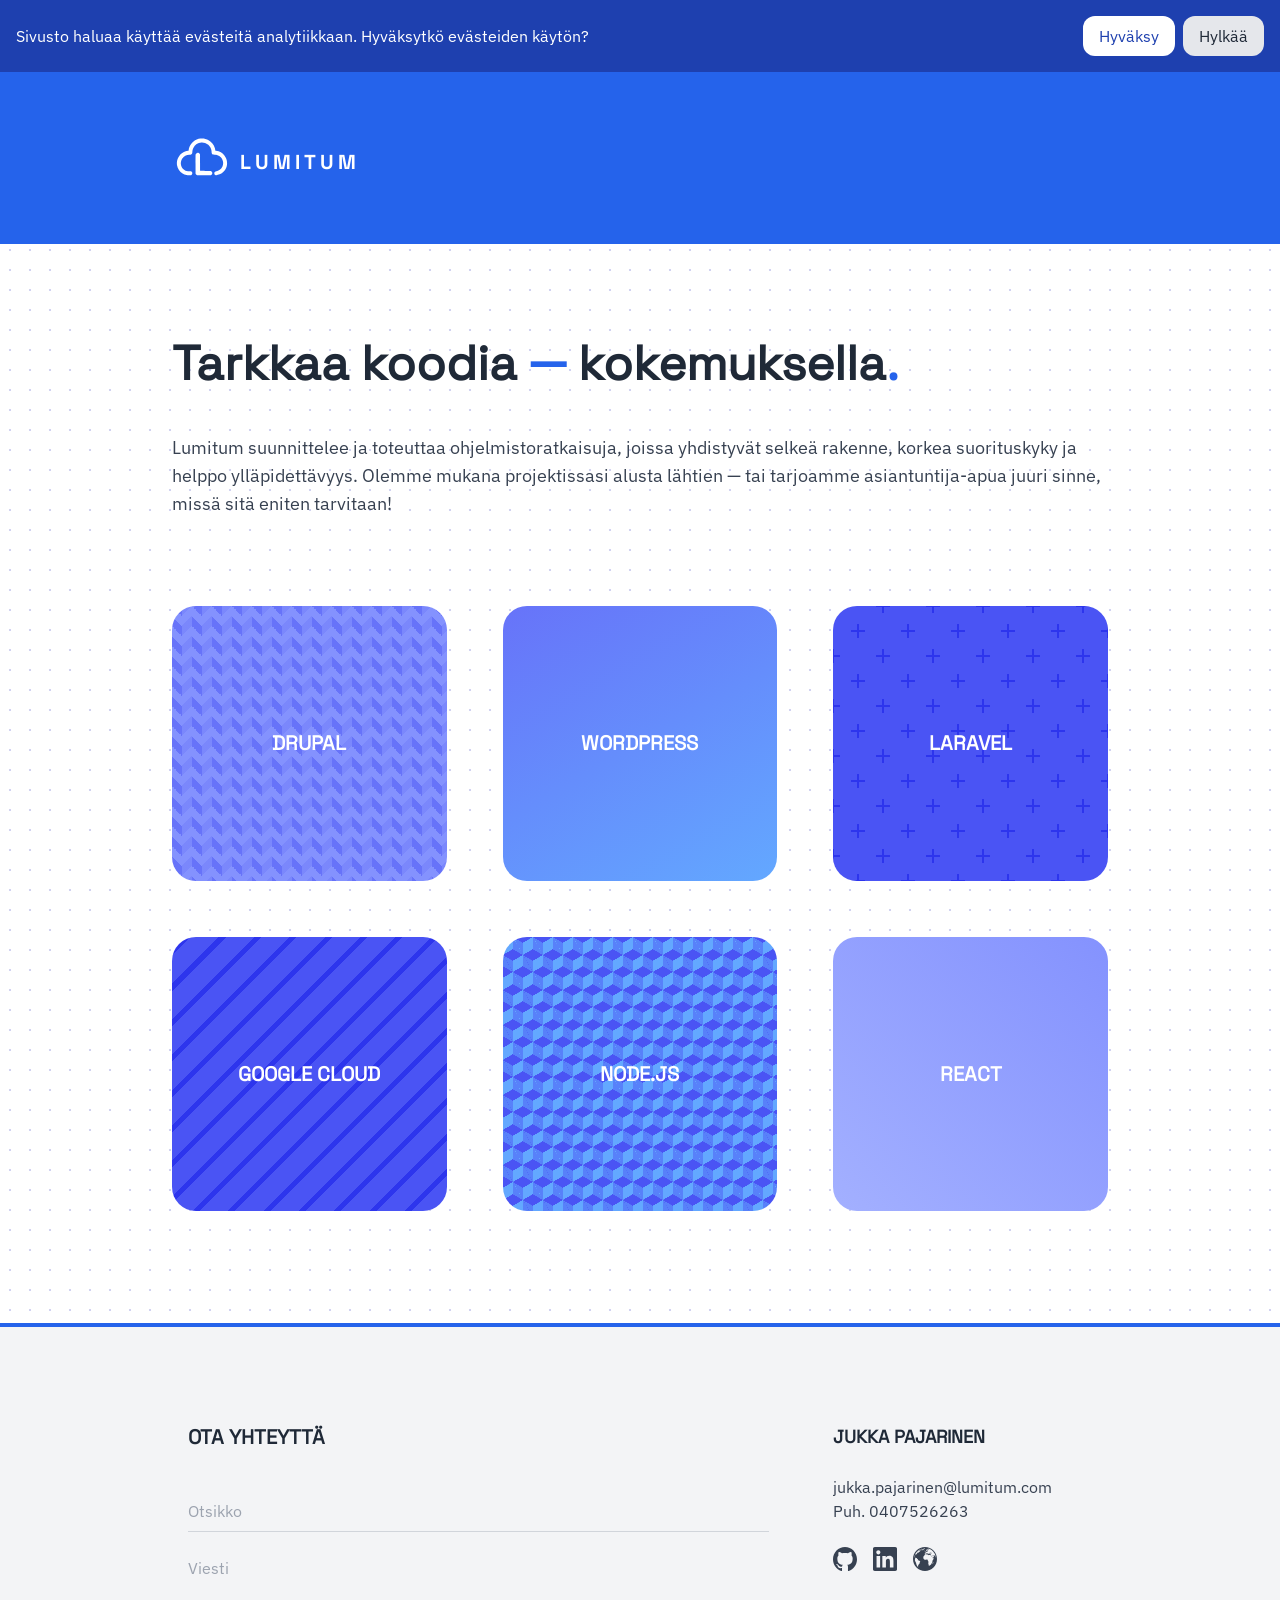
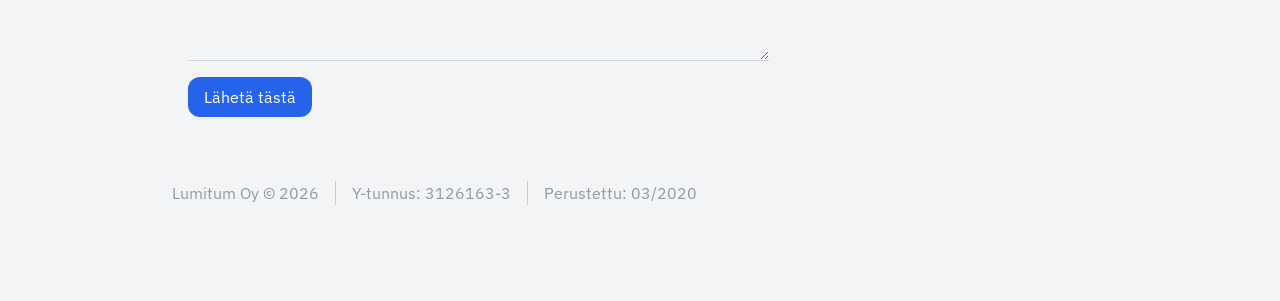
==== commit 960aab0c: "white logo on blue bg" ====
--- a/index.html
+++ b/index.html
@@ -15,25 +15,23 @@
   </head>
   <body class="bg-gray-100">
     <div id="main-bg">
-      <div id="cookie-banner" class="bg-blue-600 text-white p-4 flex flex-col items-start md:flex-row md:items-center justify-between space-y-2 md:space-y-0 z-50">
+      <div id="cookie-banner" class="bg-blue-800 text-white p-4 flex flex-col items-start md:flex-row md:items-center justify-between space-y-2 md:space-y-0 z-50">
         <p class="text-sm md:text-base">Sivusto haluaa käyttää evästeitä analytiikkaan. Hyväksytkö evästeiden käytön?</p>
         <div class="flex space-x-2">
           <button id="cookie-accept" class="bg-white text-blue-800 px-4 py-2 rounded-xl hover:bg-gray-200">Hyväksy</button>
           <button id="cookie-decline" class="bg-gray-200 text-gray-800 px-4 py-2 rounded-xl hover:bg-gray-300">Hylkää</button>
         </div>
       </div>
+      <section id="logo" class="w-full bg-blue-600 text-white hover:text-blue-200">
+        <div class="container mx-auto py-14 px-8">
+          <a href="index.html" id="lumitum-logo" class="flex items-center space-x-2">
+            <svg xmlns="http://www.w3.org/2000/svg" style="height: 60px; width: auto;" width="256" height="256" viewBox="0 0 1254 1254" version="1.1"><path d="M 606.500 220.649 C 604.850 220.842, 599.225 221.478, 594 222.062 C 542.631 227.812, 490.741 249.736, 449 283.325 C 431.085 297.741, 410.154 320.117, 396.010 339.973 C 370.534 375.738, 352.786 421.145, 347.925 463 C 347.254 468.775, 346.320 473.998, 345.849 474.607 C 345.378 475.215, 341.282 476.017, 336.747 476.388 C 317.159 477.992, 290.554 483.850, 272.475 490.540 C 226.100 507.701, 185.156 538.430, 155.182 578.571 C 125.150 618.790, 108.359 661.315, 102.959 710.830 C 101.047 728.358, 102.188 760.880, 105.350 779 C 117.784 850.249, 159.895 912.889, 221 951.031 C 244.037 965.410, 274.818 977.565, 301.980 983.009 C 322.122 987.046, 338.244 988.209, 368.500 987.811 C 399.145 987.407, 401.823 986.761, 412.017 977.324 C 436.258 954.881, 426.459 914.865, 394.650 906.395 C 391.011 905.426, 382.812 905.020, 366.711 905.012 C 354.176 905.005, 339.551 904.526, 334.211 903.946 C 261.442 896.050, 203.990 843.867, 188.006 771.150 C 178.187 726.482, 188.167 676.618, 214.881 636.870 C 248.002 587.587, 303.102 558.145, 362.500 557.990 C 380.015 557.945, 389.391 556.511, 397.569 552.628 C 409.865 546.788, 417.678 537.983, 421.977 525.117 C 423.644 520.132, 424.311 514.658, 425.028 500.117 C 426.674 466.703, 432.337 444.110, 446.004 416.432 C 478.063 351.510, 541.726 308.848, 613.698 304.058 C 662.370 300.818, 709.459 315.310, 749.500 345.851 C 758.497 352.714, 777.410 371.441, 784.491 380.500 C 812.566 416.412, 828 460.075, 828 503.587 C 828 510.264, 828.456 518.151, 829.014 521.114 C 831.996 536.955, 845.401 551.271, 861.350 555.647 C 864.491 556.509, 875.667 557.413, 890 557.966 C 919.670 559.110, 930.078 560.848, 950.586 568.087 C 977.220 577.487, 998.810 591.636, 1019.732 613.399 C 1045.903 640.622, 1061.872 673.675, 1067.609 712.500 C 1069.848 727.649, 1069.128 753.398, 1066.057 768 C 1053.698 826.759, 1015.005 873.391, 960.771 894.886 C 950.623 898.908, 940.420 901.628, 927 903.888 C 904.088 907.747, 894.624 913.898, 887.188 929.765 C 884.781 934.900, 884.500 936.651, 884.500 946.500 C 884.500 956.775, 884.708 957.940, 887.665 964.180 C 891.901 973.121, 897.767 979.269, 905.864 983.250 C 912.229 986.380, 912.914 986.498, 924.486 986.458 C 966.589 986.310, 1024.890 961.794, 1064.894 927.414 C 1093.587 902.755, 1119.133 866.997, 1132.859 832.280 C 1146.138 798.692, 1151 772.883, 1151 735.976 C 1151 695.389, 1143.812 662.318, 1127.206 626.500 C 1096.664 560.622, 1041.405 510.580, 974.380 488.102 C 957.861 482.562, 935.604 477.763, 918.670 476.089 C 912.713 475.500, 907.471 474.791, 907.022 474.513 C 906.572 474.235, 905.894 470.744, 905.516 466.754 C 904.350 454.452, 899.141 429.701, 894.893 416.282 C 873.438 348.496, 827.366 291.987, 764.346 256.163 C 723.061 232.694, 672.881 219.698, 625.293 220.150 C 616.607 220.232, 608.150 220.457, 606.500 220.649 M 526.398 519.889 C 509.704 524.669, 496.093 539.341, 493.005 555.886 C 492.354 559.378, 492 629.385, 492 754.926 C 492 925.684, 492.181 949.276, 493.533 954.465 C 497.034 967.905, 505.565 978.215, 518.448 984.576 L 526.395 988.500 665.883 988.767 C 791.218 989.007, 805.935 988.872, 810.935 987.436 C 826.624 982.929, 839.288 968.042, 842.277 950.594 C 845.272 933.111, 836.171 913.480, 820.786 904.235 C 810.320 897.945, 812.110 898.037, 699 898.014 C 599.182 897.993, 596.416 897.942, 593.304 896.044 C 591.547 894.972, 589.297 892.856, 588.304 891.342 C 586.588 888.724, 586.475 880.372, 586 721.044 L 585.500 553.500 583.334 548.219 C 578.298 535.938, 570.891 527.932, 559.643 522.611 C 549.200 517.670, 537.496 516.712, 526.398 519.889" stroke="none" fill="currentColor" fill-rule="evenodd"/></svg>
+            <span id="text" class="font-bold text-white hover:text-blue-100">Lumitum</span>
+          </a>
+        </div>
+      </section>
       <main id="page-content" class="container mx-auto p-4 pb-20">
-        <section id="hero" class="w-full p-4 mb-4 mt-10">
-          <a
-            href="index.html"
-            id="lumitum-logo"
-            class="flex items-center space-x-2 mb-14"
-          >
-            <img id="image" src="images/lumitum-logo.svg" style="height: 60px;"/>
-            <span id="text" class="font-bold text-gray-800 hover:text-blue-600"
-              >Lumitum</span
-            >
-          </a>
+        <section id="hero" class="w-full p-4 mb-4 mt-14">
           <h1
             class="text-4xl lg:text-5xl lg:leading-tight font-bold text-gray-800 mb-10"
             id="typing-effect-title"
@@ -128,7 +126,7 @@
             </p>
             <ul class="flex items-center space-x-4">
               <li>
-                <a href="https://fi.linkedin.com/in/jukkapajarinen" target="_blank" class="hover:text-blue-600">
+                <a href="https://github.com/jukkapajarinen" target="_blank" class="hover:text-blue-600">
                   <svg xmlns="http://www.w3.org/2000/svg" xmlns:xlink="http://www.w3.org/1999/xlink" width="24px" height="24px" viewBox="0 0 24 24" version="1.1">
                     <g id="surface1">
                       <path style=" stroke:none;fill-rule:evenodd;fill:currentColor;fill-opacity:1;" d="M 12 0 C 18.628906 0 24 5.507812 24 12.304688 C 24 17.738281 20.566406 22.347656 15.800781 23.976562 C 15.191406 24.097656 14.976562 23.714844 14.976562 23.386719 C 14.976562 22.980469 14.992188 21.65625 14.992188 20.011719 C 14.992188 18.863281 14.605469 18.113281 14.175781 17.730469 C 16.847656 17.425781 19.65625 16.386719 19.65625 11.660156 C 19.65625 10.316406 19.191406 9.222656 18.421875 8.359375 C 18.542969 8.046875 18.957031 6.796875 18.300781 5.101562 C 18.300781 5.101562 17.296875 4.773438 15.007812 6.363281 C 14.027344 6.089844 13.015625 5.953125 12 5.949219 C 10.984375 5.953125 9.972656 6.089844 8.996094 6.363281 C 6.703125 4.773438 5.695312 5.101562 5.695312 5.101562 C 5.042969 6.796875 5.457031 8.046875 5.578125 8.359375 C 4.8125 9.222656 4.34375 10.316406 4.34375 11.660156 C 4.34375 16.375 7.144531 17.429688 9.808594 17.742188 C 9.46875 18.050781 9.15625 18.589844 9.046875 19.386719 C 8.363281 19.703125 6.625 20.246094 5.554688 18.363281 C 5.554688 18.363281 4.921875 17.183594 3.714844 17.097656 C 3.714844 17.097656 2.546875 17.082031 3.636719 17.84375 C 3.636719 17.84375 4.421875 18.222656 4.96875 19.644531 C 4.96875 19.644531 5.671875 21.839844 9.007812 21.097656 C 9.015625 22.125 9.027344 23.09375 9.027344 23.386719 C 9.027344 23.710938 8.804688 24.09375 8.207031 23.976562 C 3.4375 22.351562 0 17.738281 0 12.304688 C 0 5.507812 5.375 0 12 0 "/>
@@ -137,7 +135,7 @@
                 </a>
               </li>
               <li>
-                <a href="https://github.com/jukkapajarinen" target="_blank" class="hover:text-blue-600">
+                <a href="https://fi.linkedin.com/in/jukkapajarinen" target="_blank" class="hover:text-blue-600">
                   <svg xmlns="http://www.w3.org/2000/svg" xmlns:xlink="http://www.w3.org/1999/xlink" width="24px" height="24px" viewBox="0 0 24 24" version="1.1">
                     <g id="surface1">
                       <path style=" stroke:none;fill-rule:nonzero;fill:currentColor;fill-opacity:1;" d="M 20.445312 20.453125 L 16.894531 20.453125 L 16.894531 14.882812 C 16.894531 13.554688 16.867188 11.847656 15.039062 11.847656 C 13.1875 11.847656 12.90625 13.289062 12.90625 14.785156 L 12.90625 20.453125 L 9.351562 20.453125 L 9.351562 9 L 12.765625 9 L 12.765625 10.5625 L 12.8125 10.5625 C 13.289062 9.660156 14.449219 8.710938 16.179688 8.710938 C 19.78125 8.710938 20.449219 11.082031 20.449219 14.164062 L 20.449219 20.453125 Z M 5.335938 7.433594 C 4.789062 7.433594 4.261719 7.214844 3.875 6.828125 C 3.488281 6.441406 3.273438 5.914062 3.273438 5.367188 C 3.273438 4.226562 4.199219 3.304688 5.339844 3.304688 C 6.480469 3.304688 7.402344 4.230469 7.402344 5.371094 C 7.402344 6.511719 6.476562 7.433594 5.335938 7.433594 M 7.117188 20.453125 L 3.554688 20.453125 L 3.554688 9 L 7.117188 9 Z M 22.226562 0 L 1.769531 0 C 0.792969 0 0 0.773438 0 1.730469 L 0 22.269531 C 0 23.226562 0.792969 24 1.769531 24 L 22.222656 24 C 23.199219 24 24 23.226562 24 22.269531 L 24 1.730469 C 24 0.773438 23.199219 0 22.222656 0 Z M 22.226562 0 "/>
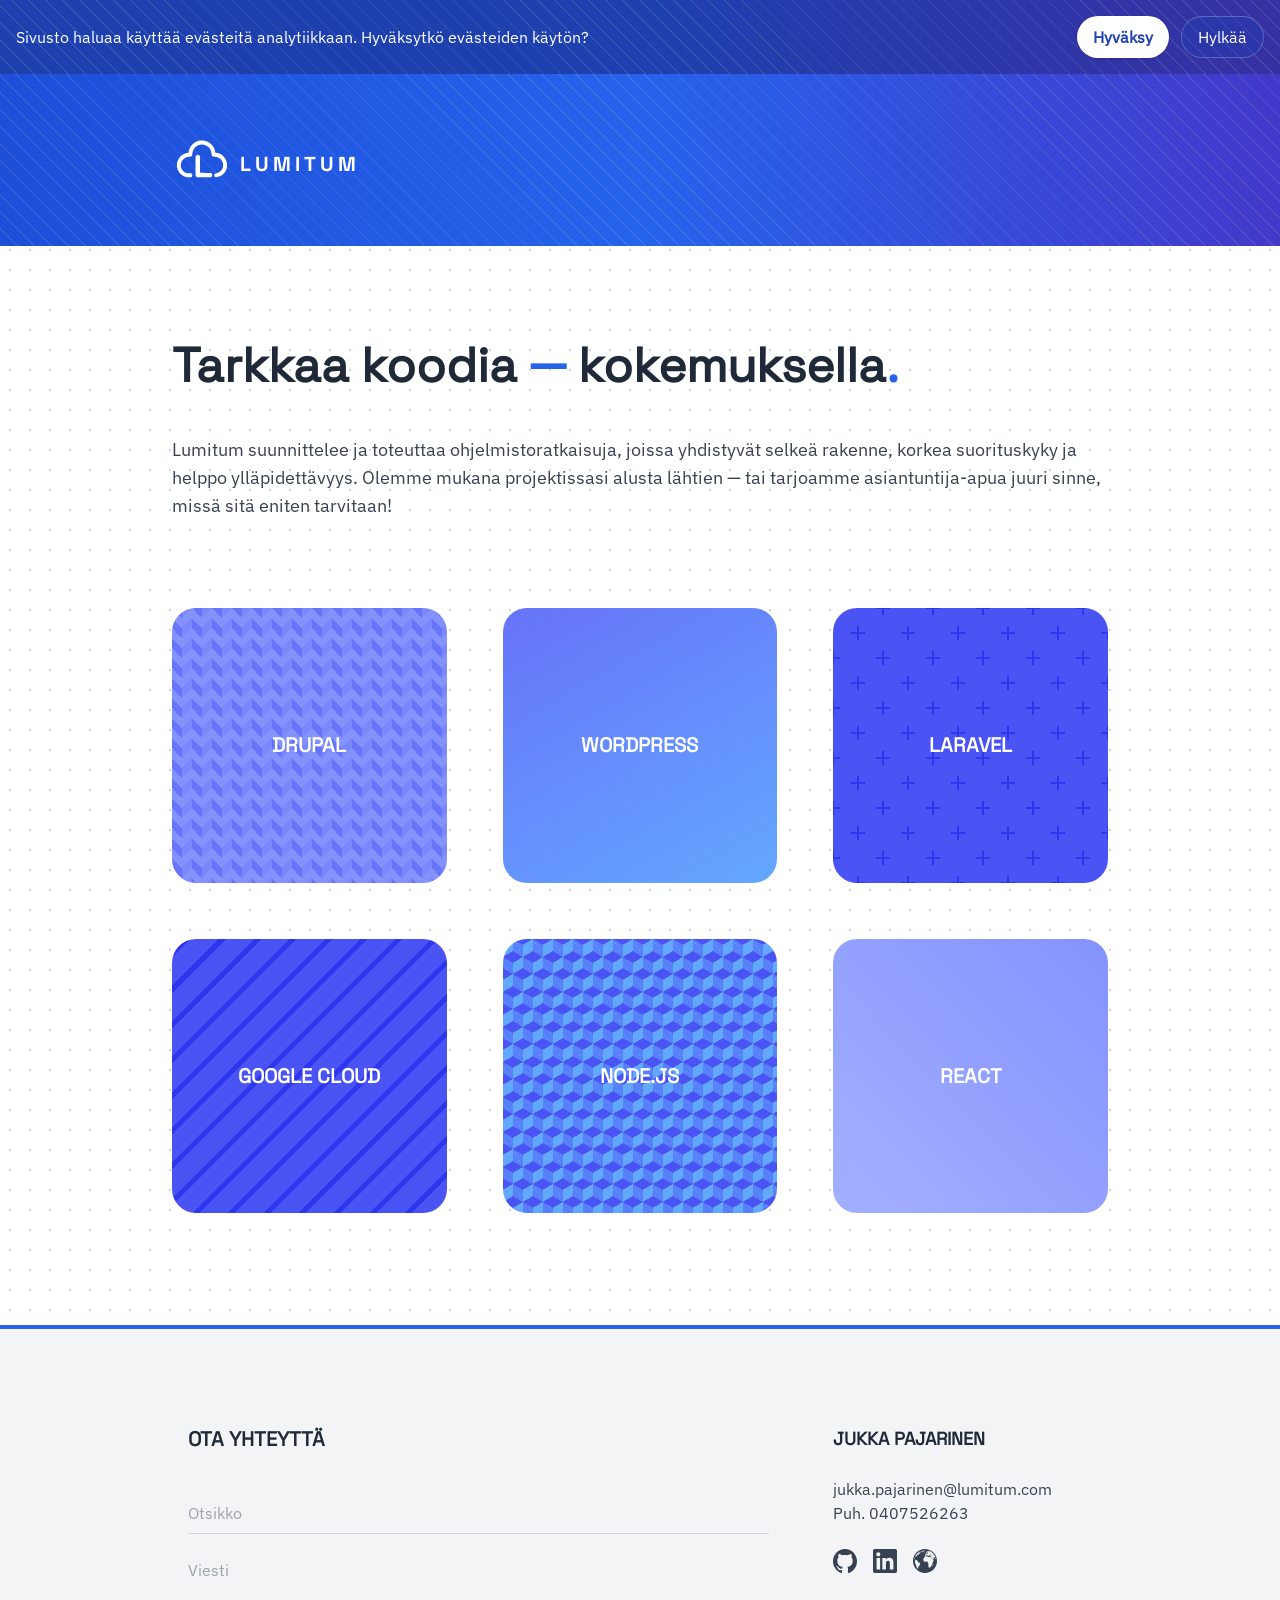
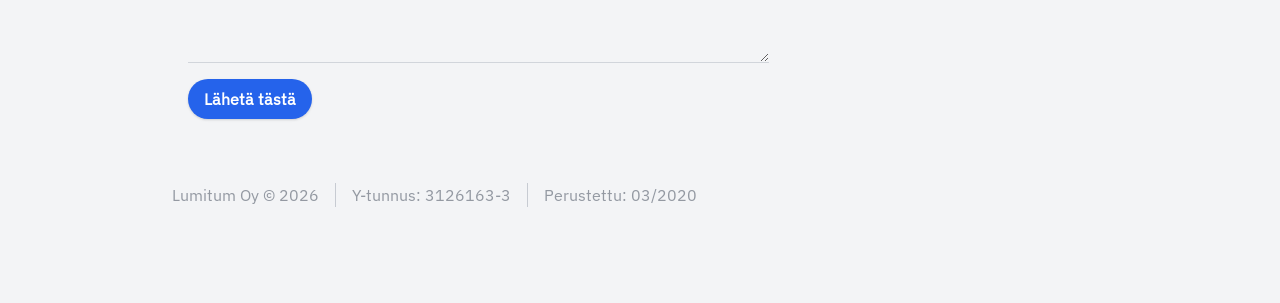
==== commit 4bd61308: "ui harmonizing" ====
--- a/index.html
+++ b/index.html
@@ -15,15 +15,19 @@
   </head>
   <body class="bg-gray-100">
     <div id="main-bg">
-      <div id="cookie-banner" class="bg-blue-800 text-white p-4 flex flex-col items-start md:flex-row md:items-center justify-between space-y-2 md:space-y-0 z-50">
-        <p class="text-sm md:text-base">Sivusto haluaa käyttää evästeitä analytiikkaan. Hyväksytkö evästeiden käytön?</p>
-        <div class="flex space-x-2">
-          <button id="cookie-accept" class="bg-white text-blue-800 px-4 py-2 rounded-xl hover:bg-gray-200">Hyväksy</button>
-          <button id="cookie-decline" class="bg-gray-200 text-gray-800 px-4 py-2 rounded-xl hover:bg-gray-300">Hylkää</button>
+      <div id="cookie-banner" class="bg-gradient-to-r from-blue-800 via-blue-800 to-indigo-800 text-white z-50 relative overflow-hidden">
+        <div class="absolute inset-0 opacity-10" style="background-image: repeating-linear-gradient(45deg, #ffffff 0, #ffffff 1px, transparent 0, transparent 12px);"></div>
+        <div class="p-4 relative flex flex-col items-start md:flex-row md:items-center justify-between gap-4">
+          <p class="text-sm font-medium md:text-base">Sivusto haluaa käyttää evästeitä analytiikkaan. Hyväksytkö evästeiden käytön?</p>
+          <div class="flex gap-3">
+            <button id="cookie-accept" class="inline-flex items-center gap-1 bg-white hover:bg-blue-50 text-blue-800 font-semibold px-4 py-2 rounded-full shadow transition duration-200 hover:shadow-lg">Hyväksy</button>
+            <button id="cookie-decline" class="inline-flex items-center gap-1 bg-blue-800 bg-opacity-40 hover:bg-opacity-60 text-white font-medium px-4 py-2 rounded-full border border-blue-200 border-opacity-30 transition duration-200">Hylkää</button>
+          </div>
         </div>
       </div>
-      <section id="logo" class="w-full bg-blue-600 text-white hover:text-blue-200">
-        <div class="container mx-auto py-14 px-8">
+      <section id="logo" class="w-full bg-gradient-to-r from-blue-700 via-blue-600 to-indigo-700 text-white hover:text-blue-200 relative overflow-hidden">
+        <div class="absolute inset-0 opacity-10" style="background-image: repeating-linear-gradient(45deg, #ffffff 0, #ffffff 1px, transparent 0, transparent 12px);"></div>
+        <div class="container mx-auto py-14 px-8 relative">
           <a href="index.html" id="lumitum-logo" class="flex items-center space-x-2">
             <svg xmlns="http://www.w3.org/2000/svg" style="height: 60px; width: auto;" width="256" height="256" viewBox="0 0 1254 1254" version="1.1"><path d="M 606.500 220.649 C 604.850 220.842, 599.225 221.478, 594 222.062 C 542.631 227.812, 490.741 249.736, 449 283.325 C 431.085 297.741, 410.154 320.117, 396.010 339.973 C 370.534 375.738, 352.786 421.145, 347.925 463 C 347.254 468.775, 346.320 473.998, 345.849 474.607 C 345.378 475.215, 341.282 476.017, 336.747 476.388 C 317.159 477.992, 290.554 483.850, 272.475 490.540 C 226.100 507.701, 185.156 538.430, 155.182 578.571 C 125.150 618.790, 108.359 661.315, 102.959 710.830 C 101.047 728.358, 102.188 760.880, 105.350 779 C 117.784 850.249, 159.895 912.889, 221 951.031 C 244.037 965.410, 274.818 977.565, 301.980 983.009 C 322.122 987.046, 338.244 988.209, 368.500 987.811 C 399.145 987.407, 401.823 986.761, 412.017 977.324 C 436.258 954.881, 426.459 914.865, 394.650 906.395 C 391.011 905.426, 382.812 905.020, 366.711 905.012 C 354.176 905.005, 339.551 904.526, 334.211 903.946 C 261.442 896.050, 203.990 843.867, 188.006 771.150 C 178.187 726.482, 188.167 676.618, 214.881 636.870 C 248.002 587.587, 303.102 558.145, 362.500 557.990 C 380.015 557.945, 389.391 556.511, 397.569 552.628 C 409.865 546.788, 417.678 537.983, 421.977 525.117 C 423.644 520.132, 424.311 514.658, 425.028 500.117 C 426.674 466.703, 432.337 444.110, 446.004 416.432 C 478.063 351.510, 541.726 308.848, 613.698 304.058 C 662.370 300.818, 709.459 315.310, 749.500 345.851 C 758.497 352.714, 777.410 371.441, 784.491 380.500 C 812.566 416.412, 828 460.075, 828 503.587 C 828 510.264, 828.456 518.151, 829.014 521.114 C 831.996 536.955, 845.401 551.271, 861.350 555.647 C 864.491 556.509, 875.667 557.413, 890 557.966 C 919.670 559.110, 930.078 560.848, 950.586 568.087 C 977.220 577.487, 998.810 591.636, 1019.732 613.399 C 1045.903 640.622, 1061.872 673.675, 1067.609 712.500 C 1069.848 727.649, 1069.128 753.398, 1066.057 768 C 1053.698 826.759, 1015.005 873.391, 960.771 894.886 C 950.623 898.908, 940.420 901.628, 927 903.888 C 904.088 907.747, 894.624 913.898, 887.188 929.765 C 884.781 934.900, 884.500 936.651, 884.500 946.500 C 884.500 956.775, 884.708 957.940, 887.665 964.180 C 891.901 973.121, 897.767 979.269, 905.864 983.250 C 912.229 986.380, 912.914 986.498, 924.486 986.458 C 966.589 986.310, 1024.890 961.794, 1064.894 927.414 C 1093.587 902.755, 1119.133 866.997, 1132.859 832.280 C 1146.138 798.692, 1151 772.883, 1151 735.976 C 1151 695.389, 1143.812 662.318, 1127.206 626.500 C 1096.664 560.622, 1041.405 510.580, 974.380 488.102 C 957.861 482.562, 935.604 477.763, 918.670 476.089 C 912.713 475.500, 907.471 474.791, 907.022 474.513 C 906.572 474.235, 905.894 470.744, 905.516 466.754 C 904.350 454.452, 899.141 429.701, 894.893 416.282 C 873.438 348.496, 827.366 291.987, 764.346 256.163 C 723.061 232.694, 672.881 219.698, 625.293 220.150 C 616.607 220.232, 608.150 220.457, 606.500 220.649 M 526.398 519.889 C 509.704 524.669, 496.093 539.341, 493.005 555.886 C 492.354 559.378, 492 629.385, 492 754.926 C 492 925.684, 492.181 949.276, 493.533 954.465 C 497.034 967.905, 505.565 978.215, 518.448 984.576 L 526.395 988.500 665.883 988.767 C 791.218 989.007, 805.935 988.872, 810.935 987.436 C 826.624 982.929, 839.288 968.042, 842.277 950.594 C 845.272 933.111, 836.171 913.480, 820.786 904.235 C 810.320 897.945, 812.110 898.037, 699 898.014 C 599.182 897.993, 596.416 897.942, 593.304 896.044 C 591.547 894.972, 589.297 892.856, 588.304 891.342 C 586.588 888.724, 586.475 880.372, 586 721.044 L 585.500 553.500 583.334 548.219 C 578.298 535.938, 570.891 527.932, 559.643 522.611 C 549.200 517.670, 537.496 516.712, 526.398 519.889" stroke="none" fill="currentColor" fill-rule="evenodd"/></svg>
             <span id="text" class="font-bold text-white hover:text-blue-100">Lumitum</span>
@@ -110,7 +114,7 @@
               <input
                 type="submit"
                 value="Lähetä tästä"
-                class="cursor-pointer bg-blue-600 hover:bg-gray-600 text-white px-4 py-2 rounded-xl focus:outline-none focus:ring-2 focus:ring-blue-500"
+                class="cursor-pointer inline-flex items-center justify-center gap-1 bg-blue-600 hover:bg-blue-700 text-white font-semibold px-4 py-2 rounded-full shadow transition duration-200 hover:shadow-lg focus:outline-none focus:ring-2 focus:ring-blue-500"
               />
             </div>
           </form>
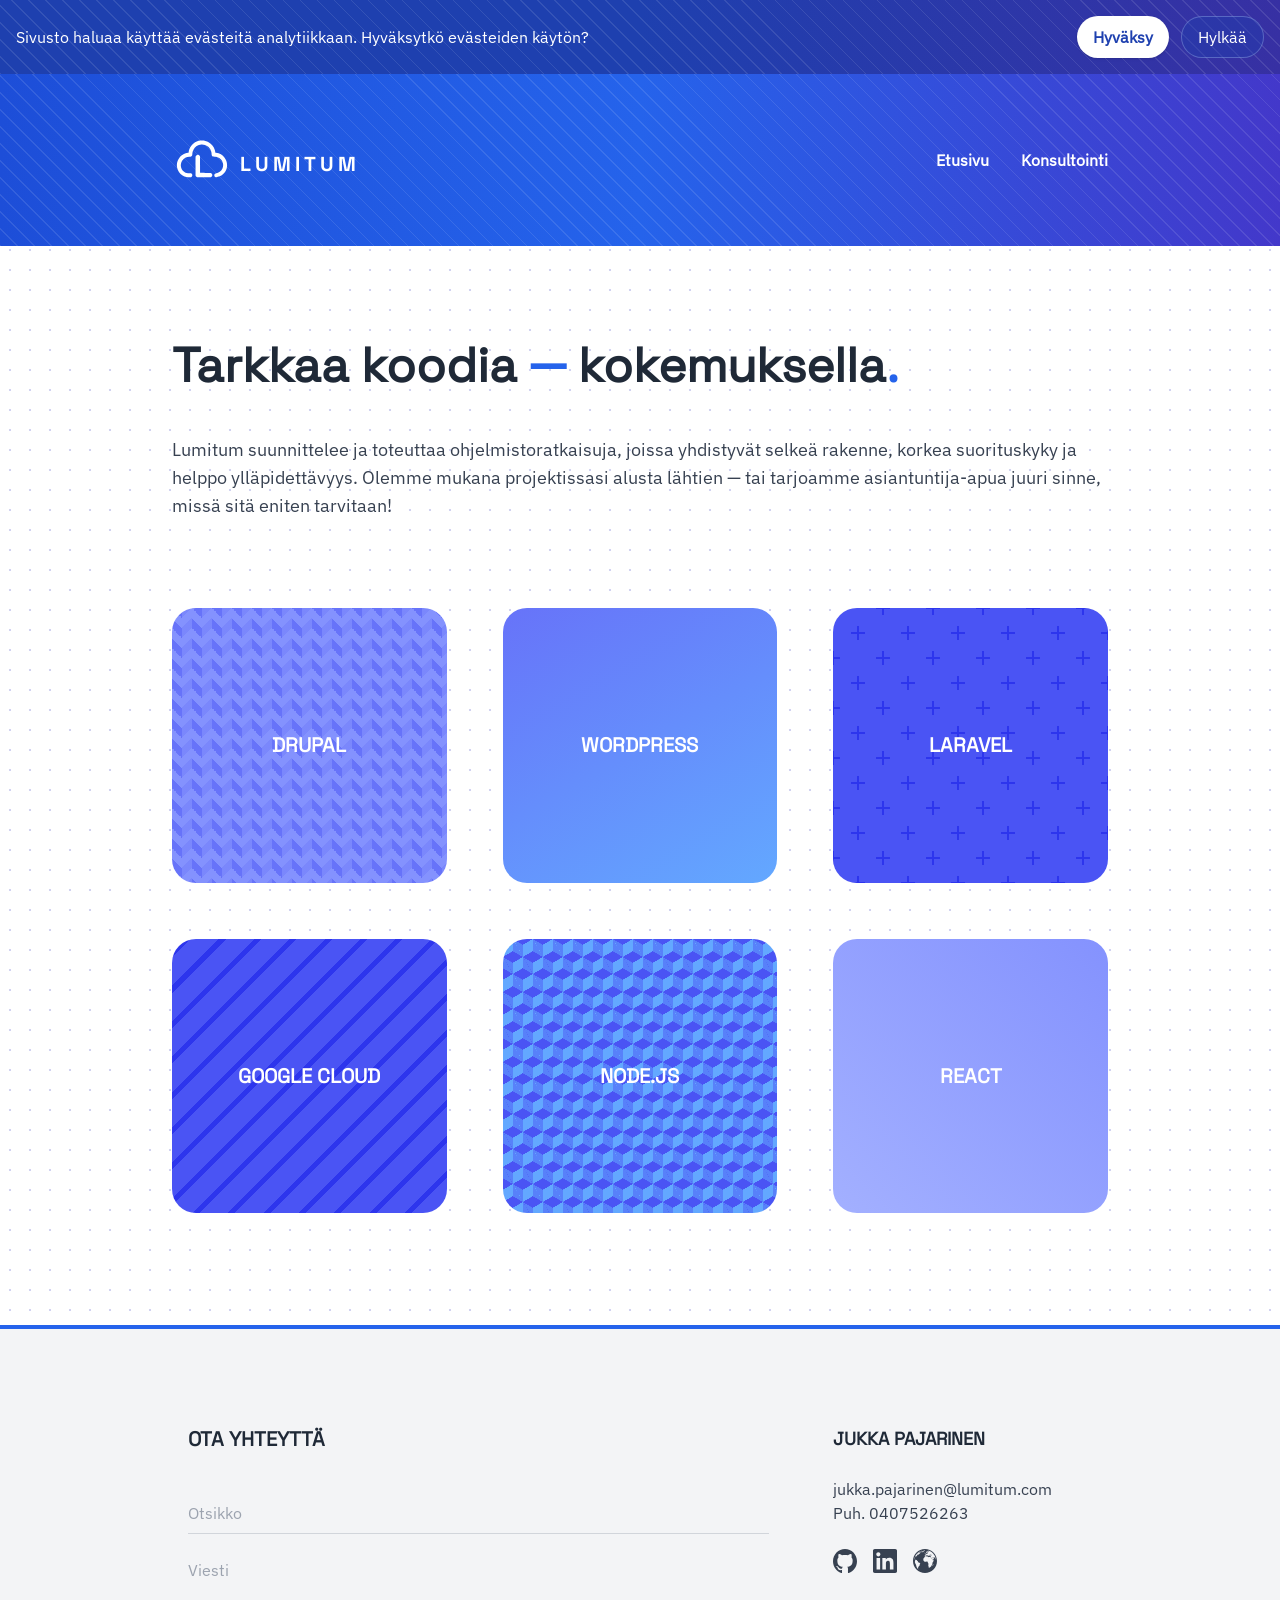
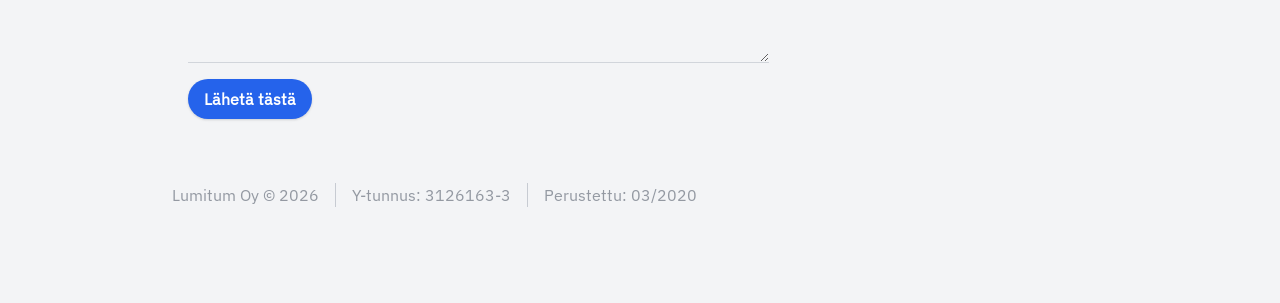
==== commit 3bfa2080: "fixes and improvements" ====
--- a/index.html
+++ b/index.html
@@ -27,11 +27,17 @@
       </div>
       <section id="logo" class="w-full bg-gradient-to-r from-blue-700 via-blue-600 to-indigo-700 text-white hover:text-blue-200 relative overflow-hidden">
         <div class="absolute inset-0 opacity-10" style="background-image: repeating-linear-gradient(45deg, #ffffff 0, #ffffff 1px, transparent 0, transparent 12px);"></div>
-        <div class="container mx-auto py-14 px-8 relative">
-          <a href="index.html" id="lumitum-logo" class="flex items-center space-x-2">
+        <div class="container mx-auto py-14 px-8 relative flex items-center justify-between flex-wrap gap-6">
+          <a href="/" id="lumitum-logo" class="flex items-center space-x-2">
             <svg xmlns="http://www.w3.org/2000/svg" style="height: 60px; width: auto;" width="256" height="256" viewBox="0 0 1254 1254" version="1.1"><path d="M 606.500 220.649 C 604.850 220.842, 599.225 221.478, 594 222.062 C 542.631 227.812, 490.741 249.736, 449 283.325 C 431.085 297.741, 410.154 320.117, 396.010 339.973 C 370.534 375.738, 352.786 421.145, 347.925 463 C 347.254 468.775, 346.320 473.998, 345.849 474.607 C 345.378 475.215, 341.282 476.017, 336.747 476.388 C 317.159 477.992, 290.554 483.850, 272.475 490.540 C 226.100 507.701, 185.156 538.430, 155.182 578.571 C 125.150 618.790, 108.359 661.315, 102.959 710.830 C 101.047 728.358, 102.188 760.880, 105.350 779 C 117.784 850.249, 159.895 912.889, 221 951.031 C 244.037 965.410, 274.818 977.565, 301.980 983.009 C 322.122 987.046, 338.244 988.209, 368.500 987.811 C 399.145 987.407, 401.823 986.761, 412.017 977.324 C 436.258 954.881, 426.459 914.865, 394.650 906.395 C 391.011 905.426, 382.812 905.020, 366.711 905.012 C 354.176 905.005, 339.551 904.526, 334.211 903.946 C 261.442 896.050, 203.990 843.867, 188.006 771.150 C 178.187 726.482, 188.167 676.618, 214.881 636.870 C 248.002 587.587, 303.102 558.145, 362.500 557.990 C 380.015 557.945, 389.391 556.511, 397.569 552.628 C 409.865 546.788, 417.678 537.983, 421.977 525.117 C 423.644 520.132, 424.311 514.658, 425.028 500.117 C 426.674 466.703, 432.337 444.110, 446.004 416.432 C 478.063 351.510, 541.726 308.848, 613.698 304.058 C 662.370 300.818, 709.459 315.310, 749.500 345.851 C 758.497 352.714, 777.410 371.441, 784.491 380.500 C 812.566 416.412, 828 460.075, 828 503.587 C 828 510.264, 828.456 518.151, 829.014 521.114 C 831.996 536.955, 845.401 551.271, 861.350 555.647 C 864.491 556.509, 875.667 557.413, 890 557.966 C 919.670 559.110, 930.078 560.848, 950.586 568.087 C 977.220 577.487, 998.810 591.636, 1019.732 613.399 C 1045.903 640.622, 1061.872 673.675, 1067.609 712.500 C 1069.848 727.649, 1069.128 753.398, 1066.057 768 C 1053.698 826.759, 1015.005 873.391, 960.771 894.886 C 950.623 898.908, 940.420 901.628, 927 903.888 C 904.088 907.747, 894.624 913.898, 887.188 929.765 C 884.781 934.900, 884.500 936.651, 884.500 946.500 C 884.500 956.775, 884.708 957.940, 887.665 964.180 C 891.901 973.121, 897.767 979.269, 905.864 983.250 C 912.229 986.380, 912.914 986.498, 924.486 986.458 C 966.589 986.310, 1024.890 961.794, 1064.894 927.414 C 1093.587 902.755, 1119.133 866.997, 1132.859 832.280 C 1146.138 798.692, 1151 772.883, 1151 735.976 C 1151 695.389, 1143.812 662.318, 1127.206 626.500 C 1096.664 560.622, 1041.405 510.580, 974.380 488.102 C 957.861 482.562, 935.604 477.763, 918.670 476.089 C 912.713 475.500, 907.471 474.791, 907.022 474.513 C 906.572 474.235, 905.894 470.744, 905.516 466.754 C 904.350 454.452, 899.141 429.701, 894.893 416.282 C 873.438 348.496, 827.366 291.987, 764.346 256.163 C 723.061 232.694, 672.881 219.698, 625.293 220.150 C 616.607 220.232, 608.150 220.457, 606.500 220.649 M 526.398 519.889 C 509.704 524.669, 496.093 539.341, 493.005 555.886 C 492.354 559.378, 492 629.385, 492 754.926 C 492 925.684, 492.181 949.276, 493.533 954.465 C 497.034 967.905, 505.565 978.215, 518.448 984.576 L 526.395 988.500 665.883 988.767 C 791.218 989.007, 805.935 988.872, 810.935 987.436 C 826.624 982.929, 839.288 968.042, 842.277 950.594 C 845.272 933.111, 836.171 913.480, 820.786 904.235 C 810.320 897.945, 812.110 898.037, 699 898.014 C 599.182 897.993, 596.416 897.942, 593.304 896.044 C 591.547 894.972, 589.297 892.856, 588.304 891.342 C 586.588 888.724, 586.475 880.372, 586 721.044 L 585.500 553.500 583.334 548.219 C 578.298 535.938, 570.891 527.932, 559.643 522.611 C 549.200 517.670, 537.496 516.712, 526.398 519.889" stroke="none" fill="currentColor" fill-rule="evenodd"/></svg>
             <span id="text" class="font-bold text-white hover:text-blue-100">Lumitum</span>
           </a>
+          <nav id="main-nav">
+            <ul class="flex items-center space-x-8 font-semibold">
+              <li class="hidden sm:list-item"><a href="/" class="text-white hover:text-blue-200">Etusivu</a></li>
+              <li><a href="/konsultointi" class="text-white hover:text-blue-200">Konsultointi</a></li>
+            </ul>
+          </nav>
         </div>
       </section>
       <main id="page-content" class="container mx-auto p-4 pb-20">
@@ -148,7 +154,7 @@
                 </a>
               </li>
               <li>
-                <a href="https://www.jukkapajarinen.com/" target="_blank" class="hover:text-blue-600">
+                <a href="/konsultointi" class="hover:text-blue-600">
                   <svg xmlns="http://www.w3.org/2000/svg" xmlns:xlink="http://www.w3.org/1999/xlink" width="24px" height="24px" viewBox="0 0 24 24" version="1.1">
                     <g id="surface1">
                       <path style=" stroke:none;fill-rule:nonzero;fill:currentColor;fill-opacity:1;" d="M 4.398438 5.371094 C 4.175781 5.421875 4.316406 5.414062 4.132812 5.4375 C 3.351562 5.605469 3.933594 5.757812 4.398438 5.371094 M 18.164062 5.6875 C 18.21875 5.648438 18.417969 5.457031 17.804688 5.269531 C 17.839844 5.460938 17.675781 5.441406 17.675781 5.550781 C 18.132812 5.960938 18.320312 6.679688 18.898438 6.828125 C 19.011719 6.3125 18.382812 6.0625 18.164062 5.6875 M 3.980469 5.222656 C 4.050781 5.640625 4.363281 4.78125 4.367188 4.476562 C 4.246094 4.546875 4.125 4.617188 4 4.671875 C 4.292969 4.824219 4.035156 4.984375 3.71875 5.222656 C 3.070312 6.027344 4.320312 4.59375 3.980469 5.222656 M 12 0 C 5.371094 0 0 5.371094 0 12 C 0 18.625 5.371094 24 12 24 C 18.628906 24 24 18.625 24 12 C 24 5.371094 18.628906 0 12 0 M 12.320312 4.023438 L 12.375 4.039062 C 12.148438 4.332031 13.546875 5.179688 12.542969 5.25 C 11.605469 5.515625 12.9375 5.007812 12.210938 5.09375 C 12.59375 4.5625 11.90625 4.550781 12.320312 4.023438 M 6.628906 4.789062 C 6.289062 4.507812 5.230469 5.175781 5.601562 5.015625 C 6.519531 4.65625 5.664062 5.054688 5.878906 5.484375 C 5.679688 5.890625 5.8125 5.082031 5.324219 5.5625 C 4.972656 5.644531 4.109375 6.441406 4.21875 6.195312 C 4.191406 6.578125 3.191406 7.027344 3.054688 7.660156 C 2.726562 8.535156 2.976562 7.625 2.914062 7.285156 C 2.445312 6.6875 1.59375 8.292969 1.847656 8.925781 C 2.273438 8.175781 2.242188 8.84375 1.929688 9.179688 C 2.246094 9.753906 1.644531 10.503906 2.242188 10.929688 C 2.503906 10.992188 3.027344 10.050781 2.796875 11.03125 C 2.957031 10.179688 3.238281 11.230469 3.695312 10.996094 C 3.722656 11.441406 4 11.234375 4.058594 11.773438 C 4.820312 11.71875 5.511719 13.003906 4.609375 13.246094 C 4.742188 13.210938 5.011719 13.449219 5.320312 13.265625 C 5.84375 13.683594 7.226562 13.734375 7.265625 14.765625 C 6.3125 15.21875 7.03125 16.46875 6.207031 16.914062 C 5.257812 16.773438 5.882812 18.078125 5.484375 17.929688 C 5.644531 18.871094 4.527344 17.808594 4.960938 18.328125 C 5.75 18.816406 4.613281 18.71875 4.96875 19.074219 C 4.570312 18.988281 5.21875 19.8125 5.324219 20.117188 C 5.898438 21.046875 4.832031 19.914062 4.519531 19.601562 C 4.21875 19.003906 3.511719 17.855469 3.3125 16.914062 C 3.203125 15.542969 2.140625 14.625 1.898438 13.289062 C 1.65625 12.542969 2.570312 11.347656 2.078125 10.929688 C 1.648438 10.597656 1.824219 9.460938 1.570312 8.859375 C 2.203125 6.117188 4.214844 3.804688 6.628906 2.4375 C 6.378906 2.621094 8.046875 1.964844 7.855469 2.125 C 7.804688 2.242188 8.832031 1.679688 9.449219 1.59375 C 9.382812 1.601562 7.84375 2.15625 8.269531 2.082031 C 7.609375 2.40625 8.203125 2.222656 8.53125 2.058594 C 7.875 2.539062 7.367188 2.40625 6.625 2.832031 C 5.875 3.027344 6.027344 3.804688 5.492188 4.195312 C 5.808594 4.25 6.59375 3.382812 7.054688 3.078125 C 8.109375 2.570312 6.519531 4.007812 7.523438 3.390625 C 7.1875 3.703125 7.257812 4.203125 7.050781 4.34375 C 6.945312 4.316406 7.457031 4.589844 6.628906 4.789062 M 8.269531 2.632812 C 8.160156 2.78125 8.011719 3.09375 7.921875 2.902344 C 7.800781 2.960938 7.753906 3.226562 7.523438 3.015625 C 7.660156 2.914062 7.800781 2.679688 7.53125 2.828125 C 7.65625 2.695312 8.742188 2.324219 8.679688 2.183594 C 8.875 2.0625 8.855469 2 8.632812 2.078125 C 8.523438 2.039062 8.902344 1.71875 9.40625 1.679688 C 9.476562 1.679688 9.507812 1.726562 9.378906 1.710938 C 8.617188 1.945312 8.945312 1.878906 9.460938 1.710938 C 9.261719 1.824219 9.125 1.855469 9.09375 1.90625 C 9.609375 1.71875 9.066406 2.042969 9.183594 2.019531 C 9.039062 2.09375 9.207031 2.117188 8.925781 2.226562 C 8.976562 2.183594 8.464844 2.53125 8.769531 2.429688 C 8.476562 2.710938 8.34375 2.714844 8.269531 2.632812 M 8.71875 3.304688 C 8.726562 2.855469 9.375 2.570312 9.296875 2.546875 C 10.09375 2.171875 9.019531 2.558594 9.648438 2.222656 C 9.882812 2.199219 10.378906 1.449219 11.066406 1.402344 C 11.828125 1.171875 11.476562 1.414062 12.039062 1.199219 L 11.925781 1.292969 C 11.828125 1.308594 11.949219 1.480469 11.59375 1.742188 C 11.554688 2.152344 10.914062 1.964844 11.230469 2.398438 C 11.023438 2.105469 10.714844 2.390625 11.105469 2.417969 C 10.6875 2.738281 9.71875 2.792969 9.253906 3.324219 C 8.953125 3.753906 8.675781 3.617188 8.71875 3.304688 M 12.050781 4.804688 C 11.734375 5.574219 11.421875 4.691406 11.984375 4.550781 C 12.125 4.625 12.183594 4.648438 12.050781 4.804688 M 10.851562 3.265625 C 10.757812 2.921875 10.832031 3.101562 11.390625 2.9375 C 11.773438 3.214844 11.046875 3.398438 10.851562 3.265625 M 19.578125 17.023438 C 19.140625 16.265625 20.113281 15.5625 20.441406 14.925781 C 20.398438 15.671875 20.304688 16.40625 19.578125 17.023438 M 21.238281 8.347656 C 20.761719 8.386719 20.328125 8.5 19.898438 8.226562 C 18.90625 7.140625 20.082031 9.453125 20.410156 8.507812 C 21.589844 8.957031 20.390625 10.898438 19.644531 10.695312 C 19.226562 9.796875 18.710938 8.808594 17.804688 8.367188 C 18.5 9.140625 18.847656 10.09375 19.597656 10.789062 C 19.648438 11.765625 20.640625 10.433594 20.578125 11.1875 C 20.671875 12.488281 19.109375 13.265625 19.382812 14.570312 C 19.964844 15.753906 18.261719 15.96875 18.453125 17.035156 C 17.769531 17.796875 17.039062 18.828125 15.8125 18.664062 C 15.8125 18.019531 15.484375 17.46875 15.40625 16.804688 C 14.742188 15.960938 16.109375 15.054688 15.261719 14.175781 C 14.28125 13.953125 15.464844 12.605469 14.457031 12.730469 C 13.851562 12.125 12.964844 12.710938 12.097656 12.71875 C 11.011719 12.820312 9.890625 11.382812 10.375 10.363281 C 9.988281 9.304688 11.59375 8.996094 11.632812 8.0625 C 12.402344 7.421875 13.496094 7.5 14.535156 7.351562 C 14.460938 8.09375 15.25 8.101562 15.84375 8.347656 C 16.175781 7.542969 17.210938 8.480469 17.921875 7.96875 C 18.164062 6.777344 17.230469 7.496094 16.695312 7.117188 C 16.050781 6.167969 18.078125 6.628906 17.867188 6.132812 C 17.082031 6.125 17.527344 5.160156 16.96875 5.699219 C 17.46875 5.789062 16.878906 6.183594 16.894531 5.734375 C 16.132812 5.511719 16.867188 6.59375 16.480469 6.699219 C 15.894531 6.453125 16.171875 6.976562 16.234375 7.054688 C 15.980469 7.601562 15.671875 6.25 14.953125 6.285156 C 14.242188 5.632812 14.671875 6.582031 15.289062 6.734375 C 15.160156 6.773438 15.367188 7.3125 15.203125 7.082031 C 14.691406 6.378906 13.71875 5.910156 13.144531 6.773438 C 13.082031 7.578125 11.441406 7.808594 11.703125 6.867188 C 11.320312 5.890625 12.894531 6.839844 12.75 6.0625 C 11.738281 5.390625 13.027344 5.605469 13.367188 4.976562 C 14.148438 5 13.402344 4.339844 13.765625 4.148438 C 13.730469 4.867188 14.363281 4.730469 14.863281 4.59375 C 14.742188 4.179688 15.164062 4.195312 14.90625 3.851562 C 16.070312 3.390625 14.019531 4.070312 14.433594 3.050781 C 13.929688 2.703125 14.222656 3.816406 14.433594 3.933594 C 14.445312 4.273438 14.15625 4.695312 13.757812 3.980469 C 13.175781 4.359375 13.238281 3.59375 13.199219 3.675781 C 13.132812 3.378906 13.640625 3.367188 13.644531 2.851562 C 13.601562 2.523438 13.613281 2.347656 13.847656 2.328125 C 13.867188 2.375 14.808594 2.390625 15.140625 2.78125 C 14.230469 2.597656 15.003906 2.929688 15.414062 3.117188 C 14.976562 2.773438 15.585938 3.117188 15.230469 2.726562 C 15.371094 2.757812 14.839844 2.195312 15.382812 2.6875 C 15.089844 2.335938 15.960938 2.4375 15.445312 2.175781 C 16.199219 2.386719 15.753906 2.195312 15.308594 2 C 14.082031 1.269531 17.480469 2.992188 16.09375 2.226562 C 16.976562 2.417969 14.199219 1.542969 15.464844 1.925781 C 14.980469 1.714844 15.449219 1.832031 15.886719 1.96875 C 15.101562 1.726562 13.929688 1.269531 13.976562 1.25 C 14.25 1.269531 14.515625 1.332031 14.773438 1.40625 C 15.578125 1.644531 14.546875 1.351562 14.765625 1.355469 C 17.523438 2.0625 19.9375 3.910156 21.402344 6.324219 C 21.746094 6.683594 22.679688 9.070312 22.191406 8.011719 C 22.410156 8.855469 22.445312 9.765625 22.5625 10.625 C 22.316406 10.355469 22.046875 9.351562 21.8125 8.792969 C 21.710938 9.007812 21.601562 8.488281 21.238281 8.347656 "/>
